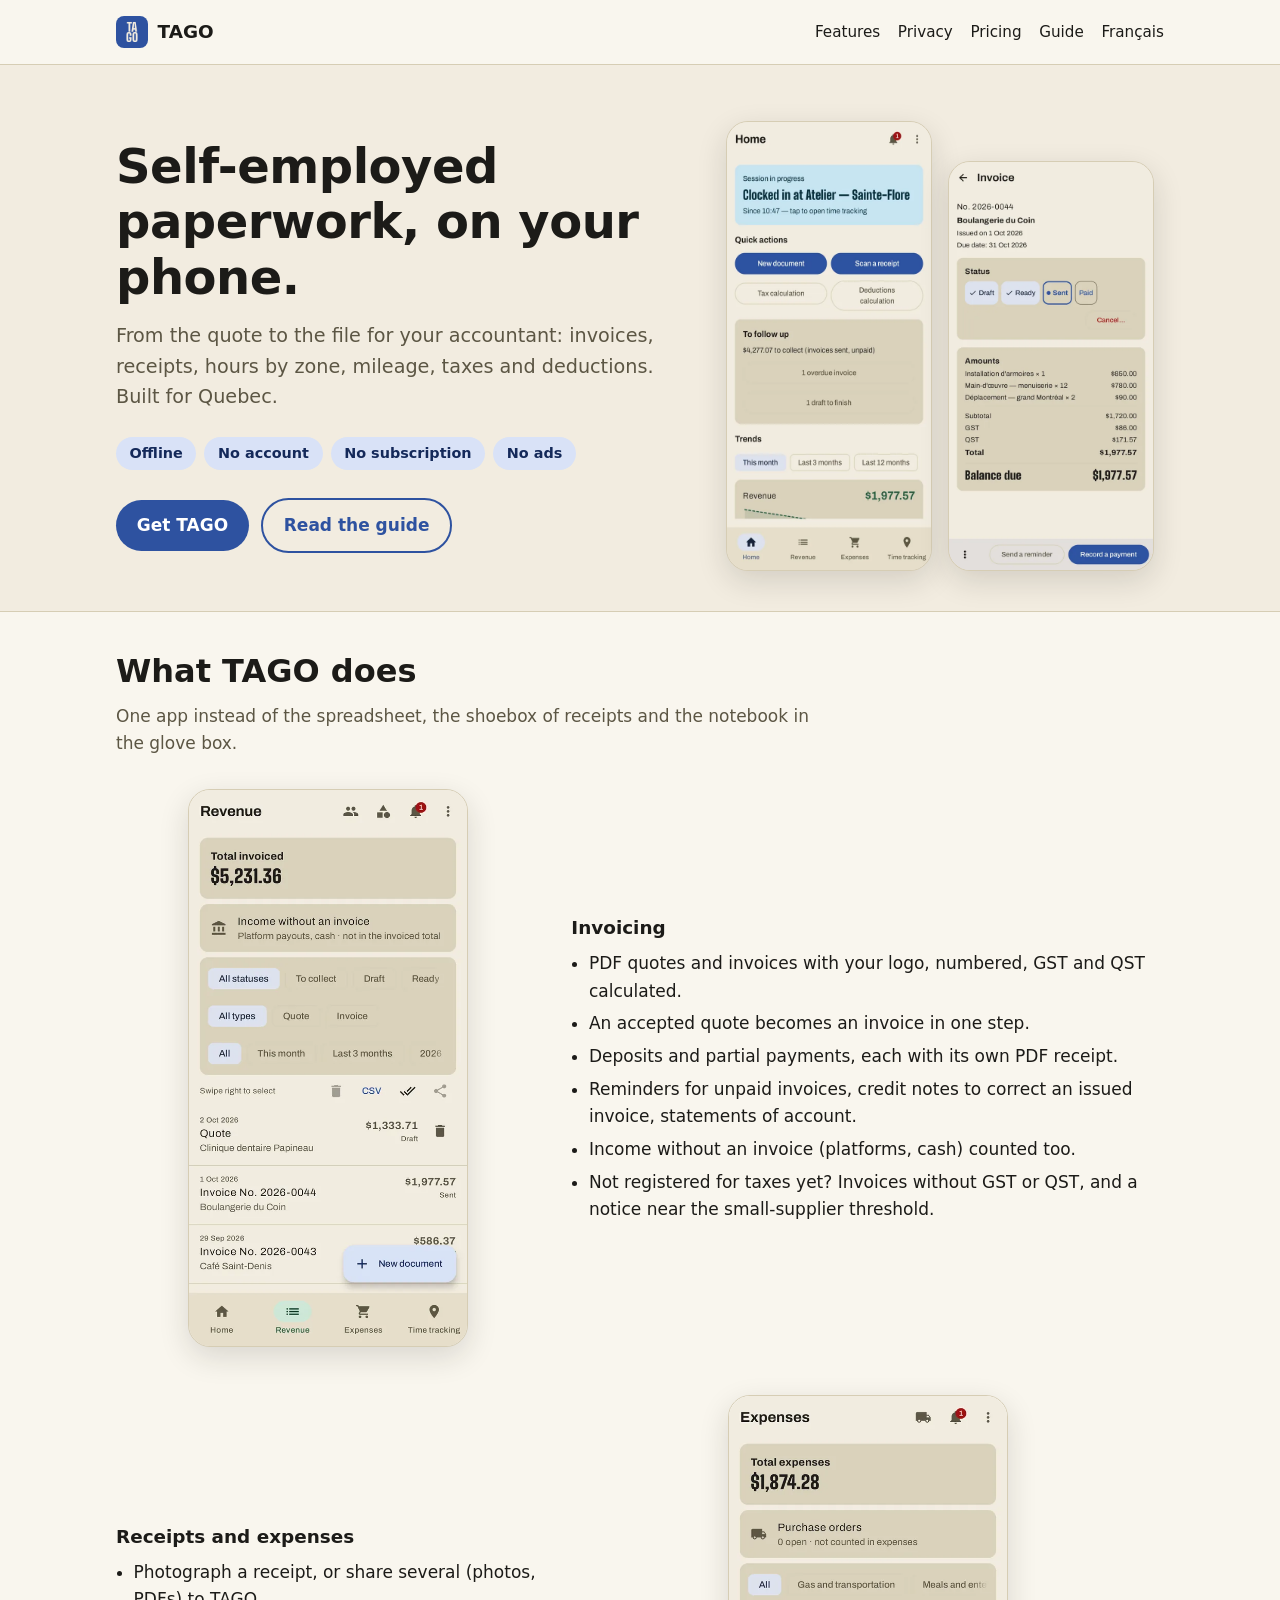
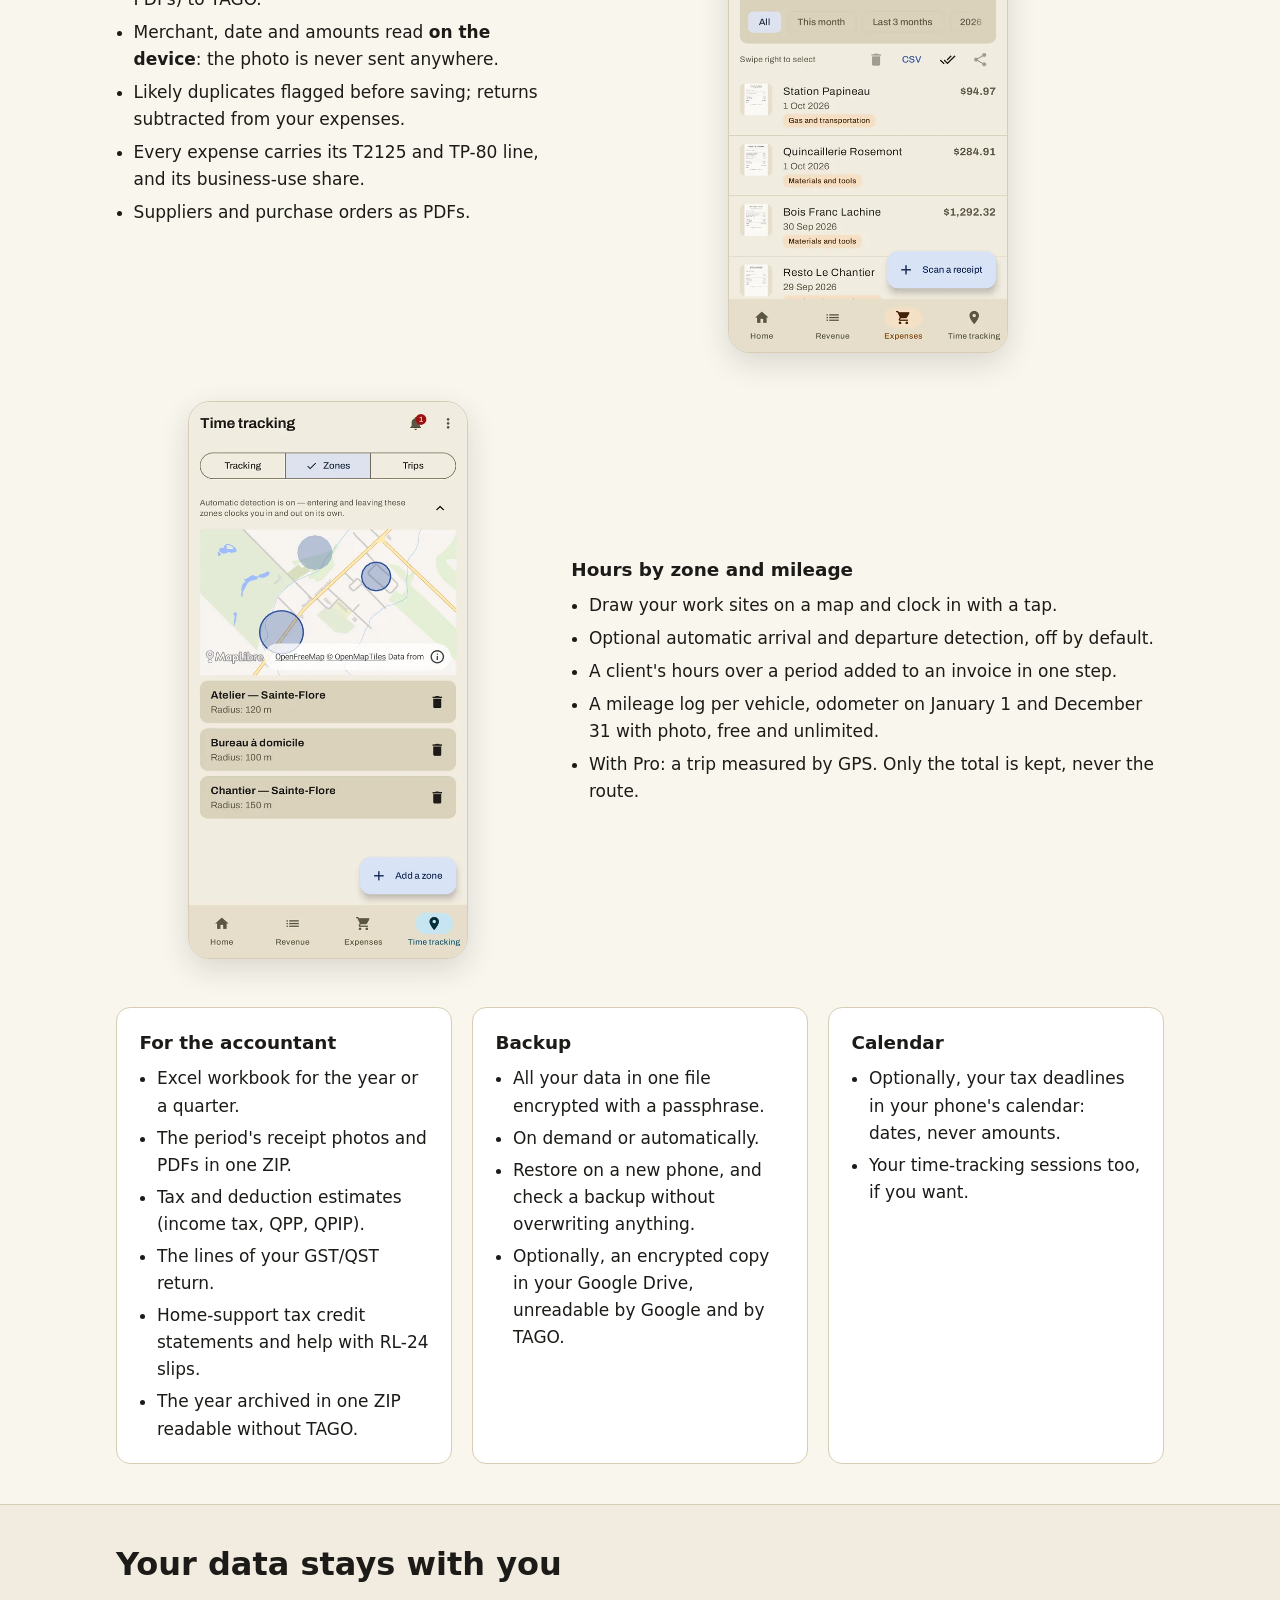
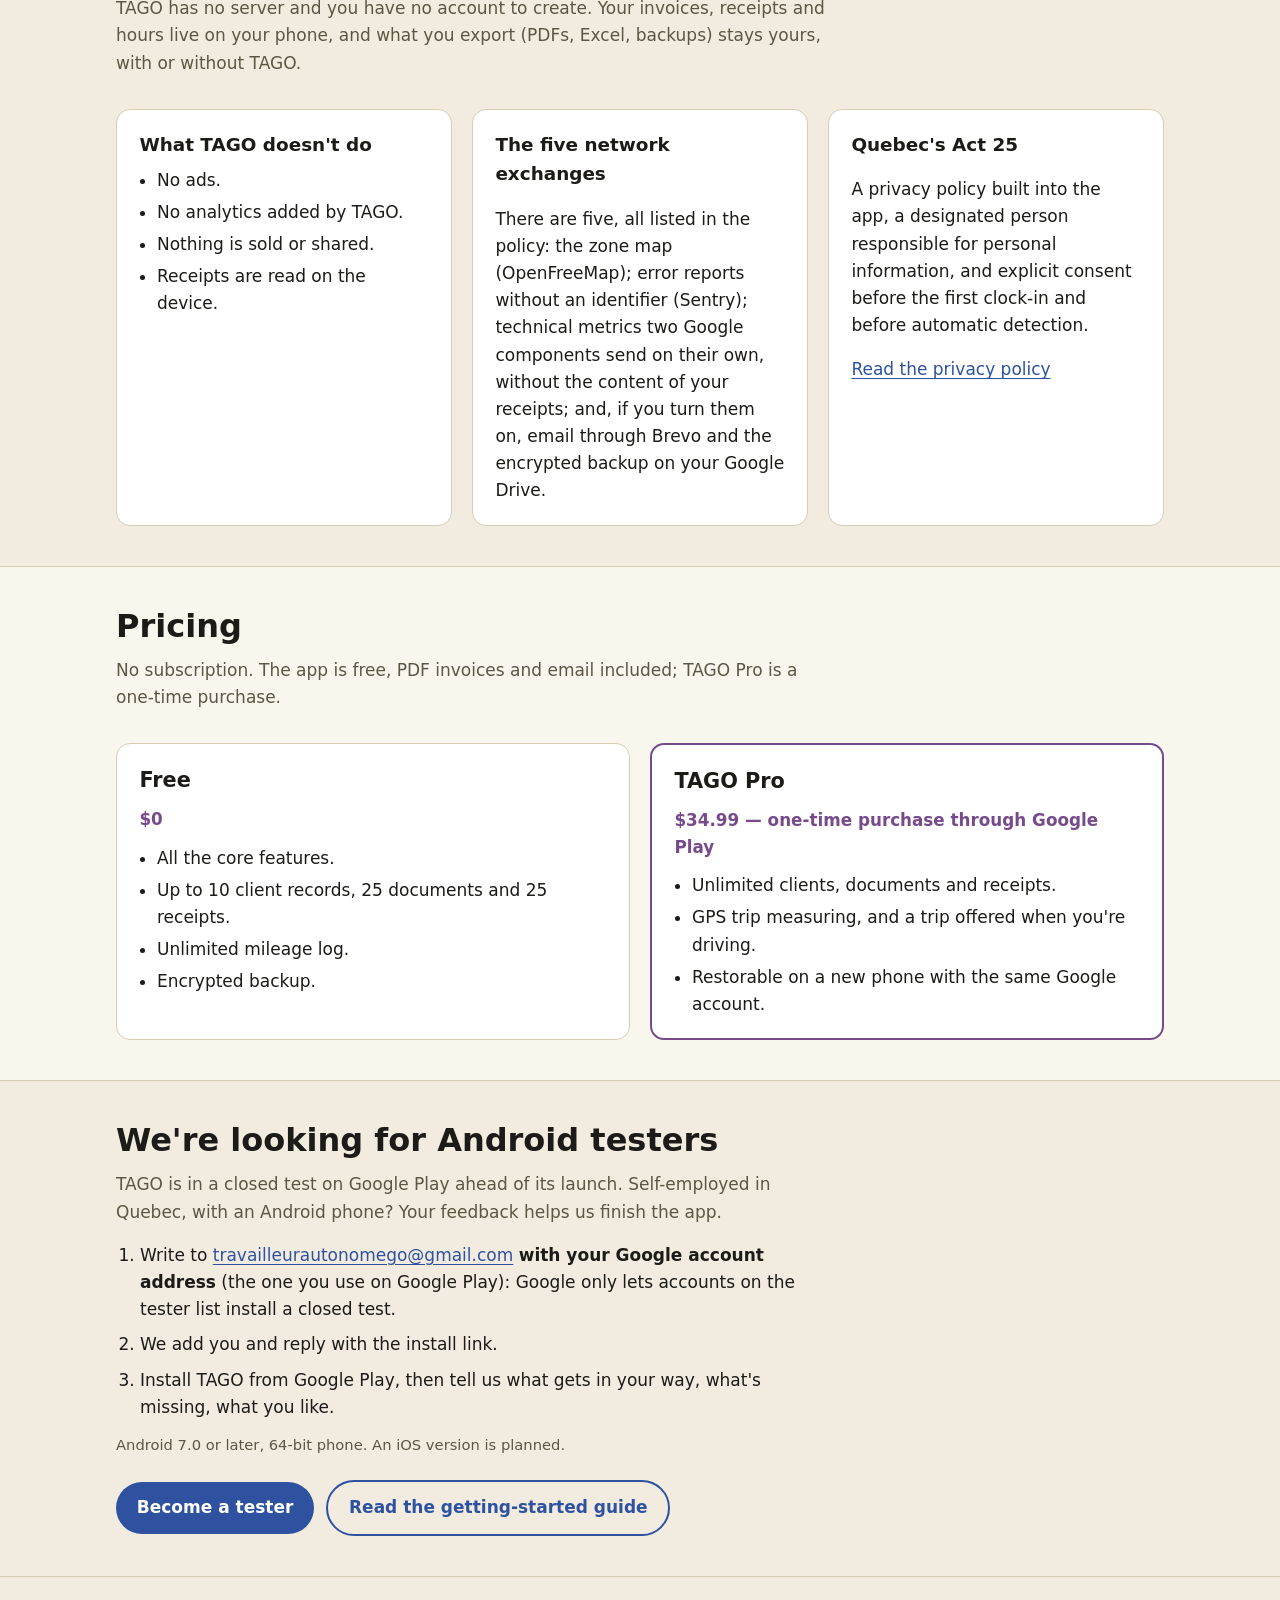
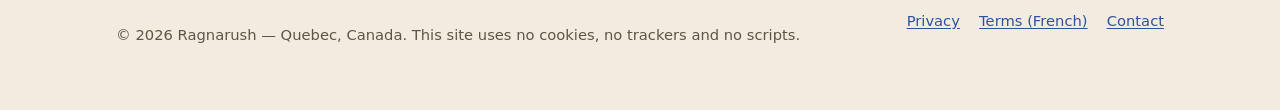
==== en/index.html @ 07435500 "Turn the Get TAGO section into a call for Android testers The closed test only installs for Google a" ====
<!doctype html>
<html lang="en-CA">
<head>
  <meta charset="utf-8">
  <meta name="viewport" content="width=device-width, initial-scale=1">
  <meta http-equiv="Content-Security-Policy" content="default-src 'none'; img-src 'self'; style-src 'self'; base-uri 'none'; form-action 'none'">
  <meta name="referrer" content="no-referrer">
  <title>TAGO — invoices, receipts, hours and km for the self-employed</title>
  <meta name="description" content="TAGO handles the paperwork of a self-employed worker in Quebec: invoices, receipts, hours by zone, mileage and the file for the accountant. Offline, no account or subscription.">
  <link rel="canonical" href="https://tagoapp.ca/en/">
  <meta property="og:type" content="website">
  <meta property="og:site_name" content="TAGO">
  <meta property="og:url" content="https://tagoapp.ca/en/">
  <meta property="og:title" content="TAGO — invoices, receipts, hours and km for the self-employed">
  <meta property="og:description" content="TAGO handles the paperwork of a self-employed worker in Quebec: invoices, receipts, hours by zone, mileage and the file for the accountant. Offline, no account or subscription.">
  <meta property="og:image" content="https://tagoapp.ca/assets/img/og-en.jpg">
  <meta property="og:image:width" content="1200">
  <meta property="og:image:height" content="630">
  <meta property="og:image:alt" content="TAGO on a phone: home screen and invoice">
  <meta property="og:locale" content="en_CA">
  <meta property="og:locale:alternate" content="fr_CA">
  <meta name="twitter:card" content="summary_large_image">
  <link rel="alternate" hreflang="fr-CA" href="https://tagoapp.ca/">
  <link rel="alternate" hreflang="en-CA" href="https://tagoapp.ca/en/">
  <link rel="icon" href="../assets/img/favicon-32.png" sizes="32x32">
  <link rel="apple-touch-icon" href="../assets/img/apple-touch-icon.png">
  <link rel="stylesheet" href="../assets/style.css">
</head>
<body>
  <a class="skip" href="#content">Skip to content</a>

  <header class="site-header">
    <div class="wrap">
      <a class="brand" href="./"><img src="../assets/img/icon-192.png" alt="" width="32" height="32">TAGO</a>
      <nav class="site-nav" aria-label="Main navigation">
        <a href="#features">Features</a>
        <a href="#privacy">Privacy</a>
        <a href="#pricing">Pricing</a>
        <a href="guide.html">Guide</a>
        <a href="../" hreflang="fr-CA" lang="fr-CA">Français</a>
      </nav>
    </div>
  </header>

  <main id="content">
    <section class="hero">
      <div class="wrap">
        <div>
          <h1>Self-employed paperwork, on your phone.</h1>
          <p class="lead">From the quote to the file for your accountant: invoices, receipts, hours by zone, mileage, taxes and deductions. Built for Quebec.</p>
          <ul class="badges">
            <li>Offline</li>
            <li>No account</li>
            <li>No subscription</li>
            <li>No ads</li>
          </ul>
          <div class="cta">
            <a class="button" href="#get">Get TAGO</a>
            <a class="button secondary" href="guide.html">Read the guide</a>
          </div>
        </div>
        <div class="hero-shots">
          <img class="phone" src="../assets/img/01-en.webp" width="540" height="1080" alt="TAGO home screen: this month's revenue, shortcuts and getting started.">
          <img class="phone" src="../assets/img/03-en.webp" width="540" height="1080" alt="An invoice in TAGO, with GST and QST calculated.">
        </div>
      </div>
    </section>

    <section id="features" class="alt">
      <div class="wrap">
        <h2>What TAGO does</h2>
        <p class="section-intro">One app instead of the spreadsheet, the shoebox of receipts and the notebook in the glove box.</p>

        <div class="feature">
          <img class="phone" src="../assets/img/02-en.webp" width="540" height="1080" alt="The revenue list: invoices and quotes with their status." loading="lazy">
          <div>
            <h3>Invoicing</h3>
            <ul>
              <li>PDF quotes and invoices with your logo, numbered, GST and QST calculated.</li>
              <li>An accepted quote becomes an invoice in one step.</li>
              <li>Deposits and partial payments, each with its own PDF receipt.</li>
              <li>Reminders for unpaid invoices, credit notes to correct an issued invoice, statements of account.</li>
              <li>Income without an invoice (platforms, cash) counted too.</li>
              <li>Not registered for taxes yet? Invoices without GST or QST, and a notice near the small-supplier threshold.</li>
            </ul>
          </div>
        </div>

        <div class="feature reverse">
          <img class="phone" src="../assets/img/04-en.webp" width="540" height="1080" alt="The expense list, each with its receipt." loading="lazy">
          <div>
            <h3>Receipts and expenses</h3>
            <ul>
              <li>Photograph a receipt, or share several (photos, PDFs) to TAGO.</li>
              <li>Merchant, date and amounts read <strong>on the device</strong>: the photo is never sent anywhere.</li>
              <li>Likely duplicates flagged before saving; returns subtracted from your expenses.</li>
              <li>Every expense carries its T2125 and TP-80 line, and its business-use share.</li>
              <li>Suppliers and purchase orders as PDFs.</li>
            </ul>
          </div>
        </div>

        <div class="feature">
          <img class="phone" src="../assets/img/06-en.webp" width="540" height="1080" alt="The Zones screen: a work site drawn on the map." loading="lazy">
          <div>
            <h3>Hours by zone and mileage</h3>
            <ul>
              <li>Draw your work sites on a map and clock in with a tap.</li>
              <li>Optional automatic arrival and departure detection, off by default.</li>
              <li>A client's hours over a period added to an invoice in one step.</li>
              <li>A mileage log per vehicle, odometer on January 1 and December 31 with photo, free and unlimited.</li>
              <li>With Pro: a trip measured by GPS. Only the total is kept, never the route.</li>
            </ul>
          </div>
        </div>

        <div class="grid">
          <div class="card">
            <h3>For the accountant</h3>
            <ul>
              <li>Excel workbook for the year or a quarter.</li>
              <li>The period's receipt photos and PDFs in one ZIP.</li>
              <li>Tax and deduction estimates (income tax, QPP, QPIP).</li>
              <li>The lines of your GST/QST return.</li>
              <li>Home-support tax credit statements and help with RL-24 slips.</li>
              <li>The year archived in one ZIP readable without TAGO.</li>
            </ul>
          </div>
          <div class="card">
            <h3>Backup</h3>
            <ul>
              <li>All your data in one file encrypted with a passphrase.</li>
              <li>On demand or automatically.</li>
              <li>Restore on a new phone, and check a backup without overwriting anything.</li>
              <li>Optionally, an encrypted copy in your Google Drive, unreadable by Google and by TAGO.</li>
            </ul>
          </div>
          <div class="card">
            <h3>Calendar</h3>
            <ul>
              <li>Optionally, your tax deadlines in your phone's calendar: dates, never amounts.</li>
              <li>Your time-tracking sessions too, if you want.</li>
            </ul>
          </div>
        </div>
      </div>
    </section>

    <section id="privacy">
      <div class="wrap">
        <h2>Your data stays with you</h2>
        <p class="section-intro">TAGO has no server and you have no account to create. Your invoices, receipts and hours live on your phone, and what you export (PDFs, Excel, backups) stays yours, with or without TAGO.</p>
        <div class="grid">
          <div class="card">
            <h3>What TAGO doesn't do</h3>
            <ul>
              <li>No ads.</li>
              <li>No analytics added by TAGO.</li>
              <li>Nothing is sold or shared.</li>
              <li>Receipts are read on the device.</li>
            </ul>
          </div>
          <div class="card">
            <h3>The five network exchanges</h3>
            <p>There are five, all listed in the policy: the zone map (OpenFreeMap); error reports without an identifier (Sentry); technical metrics two Google components send on their own, without the content of your receipts; and, if you turn them on, email through Brevo and the encrypted backup on your Google Drive.</p>
          </div>
          <div class="card">
            <h3>Quebec's Act 25</h3>
            <p>A privacy policy built into the app, a designated person responsible for personal information, and explicit consent before the first clock-in and before automatic detection.</p>
            <p><a href="https://ragnarush.github.io/legal/tago/privacy-en.html">Read the privacy policy</a></p>
          </div>
        </div>
      </div>
    </section>

    <section id="pricing" class="alt">
      <div class="wrap">
        <h2>Pricing</h2>
        <p class="section-intro">No subscription. The app is free, PDF invoices and email included; TAGO Pro is a one-time purchase.</p>
        <div class="pricing">
          <div class="card">
            <h3>Free</h3>
            <p class="price">$0</p>
            <ul>
              <li>All the core features.</li>
              <li>Up to 10 client records, 25 documents and 25 receipts.</li>
              <li>Unlimited mileage log.</li>
              <li>Encrypted backup.</li>
            </ul>
          </div>
          <div class="card pro">
            <h3>TAGO Pro</h3>
            <p class="price">$34.99 — one-time purchase through Google Play</p>
            <ul>
              <li>Unlimited clients, documents and receipts.</li>
              <li>GPS trip measuring, and a trip offered when you're driving.</li>
              <li>Restorable on a new phone with the same Google account.</li>
            </ul>
          </div>
        </div>
      </div>
    </section>

    <section id="get">
      <div class="wrap">
        <h2>We're looking for Android testers</h2>
        <p class="section-intro">TAGO is in a closed test on Google Play ahead of its launch. Self-employed in Quebec, with an Android phone? Your feedback helps us finish the app.</p>
        <ol class="steps">
          <li>Write to <a href="mailto:travailleurautonomego@gmail.com?subject=TAGO%20tester">travailleurautonomego@gmail.com</a> <strong>with your Google account address</strong> (the one you use on Google Play): Google only lets accounts on the tester list install a closed test.</li>
          <li>We add you and reply with the install link.</li>
          <li>Install TAGO from Google Play, then tell us what gets in your way, what's missing, what you like.</li>
        </ol>
        <p class="note">Android 7.0 or later, 64-bit phone. An iOS version is planned.</p>
        <div class="cta">
          <a class="button" href="mailto:travailleurautonomego@gmail.com?subject=TAGO%20tester">Become a tester</a>
          <a class="button secondary" href="guide.html">Read the getting-started guide</a>
        </div>
      </div>
    </section>
  </main>

  <footer class="site-footer">
    <div class="wrap">
      <p>© 2026 Ragnarush — Quebec, Canada. This site uses no cookies, no trackers and no scripts.</p>
      <ul>
        <li><a href="https://ragnarush.github.io/legal/tago/privacy-en.html">Privacy</a></li>
        <li><a href="https://ragnarush.github.io/legal/tago/terms.html" hreflang="fr-CA">Terms (French)</a></li>
        <li><a href="mailto:travailleurautonomego@gmail.com">Contact</a></li>
      </ul>
    </div>
  </footer>
</body>
</html>
---- assets/style.css ----
/* TAGO site — plain CSS, no external fonts or scripts (privacy: no third-party requests). */

:root {
  color-scheme: light dark;
  --paper: #f2ece0;
  --surface: #f9f6ee;
  --card: #ffffff;
  --ink: #1c1b18;
  --muted: #5c5644;
  --line: #d6cdb4;
  --accent: #2e52a0;
  --on-accent: #ffffff;
  --accent-soft: #d9e2f7;
  --on-accent-soft: #14295a;
  --plum: #774b8b;
  --radius: 14px;
  --gutter: 16px;
  --max: 1080px;
}

@media (prefers-color-scheme: dark) {
  :root {
    --paper: #1c1b18;
    --surface: #23211d;
    --card: #2a2823;
    --ink: #ece6d8;
    --muted: #b8b09c;
    --line: #403c33;
    --accent: #a9c1f0;
    --on-accent: #14295a;
    --accent-soft: #2b3a5c;
    --on-accent-soft: #d9e2f7;
    --plum: #d6b8e3;
  }
}

* { box-sizing: border-box; }

html { -webkit-text-size-adjust: 100%; scroll-behavior: smooth; }

body {
  margin: 0;
  background: var(--paper);
  color: var(--ink);
  font-family: system-ui, -apple-system, "Segoe UI", Roboto, "Helvetica Neue", Arial, sans-serif;
  font-size: 1.0625rem;
  line-height: 1.6;
}

img { max-width: 100%; height: auto; display: block; }

a { color: var(--accent); text-underline-offset: 0.15em; }
a:hover { text-decoration-thickness: 2px; }

:focus-visible { outline: 3px solid var(--accent); outline-offset: 2px; border-radius: 4px; }

.wrap { max-width: var(--max); margin: 0 auto; padding: 0 var(--gutter); }

.skip {
  position: absolute; left: -999px; top: 0;
  background: var(--accent); color: var(--on-accent); padding: 0.5rem 1rem;
}
.skip:focus { left: var(--gutter); z-index: 10; }

/* --- Header --- */

.site-header {
  border-bottom: 1px solid var(--line);
  background: var(--surface);
}
.site-header .wrap {
  display: flex; align-items: center; justify-content: space-between;
  gap: 1rem; min-height: 64px; flex-wrap: wrap;
}
.brand {
  display: flex; align-items: center; gap: 0.6rem;
  color: var(--ink); text-decoration: none; font-weight: 700; font-size: 1.15rem;
}
.brand img { width: 32px; height: 32px; border-radius: 8px; }
.site-nav { display: flex; gap: 1.1rem; flex-wrap: wrap; font-size: 0.95rem; }
.site-nav a { color: var(--ink); text-decoration: none; padding: 0.4rem 0; }
.site-nav a:hover, .site-nav a[aria-current="page"] { color: var(--accent); text-decoration: underline; }

/* --- Hero --- */

.hero { padding: 3.5rem 0 2.5rem; }
.hero .wrap {
  display: grid; gap: 2.5rem; align-items: center;
  grid-template-columns: minmax(0, 1.25fr) minmax(0, 1fr);
}
.hero h1 { font-size: clamp(2rem, 5vw, 3rem); line-height: 1.15; margin: 0 0 1rem; letter-spacing: -0.01em; }
.hero .lead { font-size: 1.2rem; color: var(--muted); margin: 0 0 1.5rem; max-width: 36em; }
.badges { display: flex; flex-wrap: wrap; gap: 0.5rem; margin: 0 0 1.75rem; padding: 0; list-style: none; }
.badges li {
  background: var(--accent-soft); color: var(--on-accent-soft);
  border-radius: 999px; padding: 0.3rem 0.85rem; font-size: 0.9rem; font-weight: 600;
}
.hero-shots { display: flex; justify-content: center; gap: 1rem; }
.hero-shots img { width: min(46%, 240px); }
.hero-shots img:nth-child(2) { margin-top: 2.5rem; }

.phone {
  border-radius: 22px;
  border: 1px solid var(--line);
  box-shadow: 0 10px 30px rgba(28, 27, 24, 0.14);
  background: var(--card);
}

.cta { display: flex; flex-wrap: wrap; gap: 0.75rem; align-items: center; }
.button {
  display: inline-block; background: var(--accent); color: var(--on-accent);
  text-decoration: none; font-weight: 700; padding: 0.75rem 1.3rem; border-radius: 999px;
}
.button:hover { text-decoration: none; filter: brightness(1.08); }
.button.secondary { background: transparent; color: var(--accent); border: 2px solid var(--accent); }
.note { color: var(--muted); font-size: 0.92rem; margin: 0.75rem 0 0; }

/* --- Sections --- */

section { padding: 2.5rem 0; }
section.alt { background: var(--surface); border-top: 1px solid var(--line); border-bottom: 1px solid var(--line); }
h2 { font-size: clamp(1.5rem, 3.5vw, 2rem); line-height: 1.2; margin: 0 0 0.75rem; }
h3 { font-size: 1.15rem; margin: 0 0 0.5rem; }
.section-intro { color: var(--muted); max-width: 42em; margin: 0 0 2rem; }
.steps { max-width: 42em; margin: -1rem 0 0; padding-left: 1.5rem; }
.steps li + li { margin-top: 0.5rem; }
#obtenir .note, #get .note { margin-bottom: 1.5rem; }

.grid { display: grid; gap: 1.25rem; grid-template-columns: repeat(auto-fit, minmax(260px, 1fr)); }
.card {
  background: var(--card); border: 1px solid var(--line); border-radius: var(--radius);
  padding: 1.25rem 1.4rem;
}
.card ul { margin: 0; padding-left: 1.1rem; }
.card li + li { margin-top: 0.3rem; }
.card p:last-child { margin-bottom: 0; }

.feature {
  display: grid; gap: 2rem; align-items: center;
  grid-template-columns: minmax(0, 1fr) minmax(0, 1.4fr);
  margin-bottom: 3rem;
}
.feature:last-child { margin-bottom: 0; }
.feature img { width: min(100%, 280px); margin: 0 auto; }
.feature.reverse > :first-child { order: 2; }
.feature ul { padding-left: 1.1rem; margin: 0; }
.feature li + li { margin-top: 0.35rem; }

.pricing { display: grid; gap: 1.25rem; grid-template-columns: repeat(auto-fit, minmax(260px, 1fr)); }
.pricing .card h3 { font-size: 1.3rem; }
.pricing .card.pro { border: 2px solid var(--plum); }
.price { font-size: 1.05rem; font-weight: 700; color: var(--plum); margin: 0 0 0.75rem; }

table { width: 100%; border-collapse: collapse; font-size: 0.95rem; }
th, td { text-align: left; padding: 0.6rem 0.7rem; border-bottom: 1px solid var(--line); vertical-align: top; }
th { font-weight: 700; }
.table-scroll { overflow-x: auto; }

/* --- Guide --- */

.guide { display: grid; gap: 2.5rem; grid-template-columns: 240px minmax(0, 1fr); padding: 2.5rem var(--gutter) 3rem; }
.toc { position: sticky; top: 1rem; align-self: start; font-size: 0.95rem; }
.toc h2 { font-size: 1rem; text-transform: uppercase; letter-spacing: 0.05em; color: var(--muted); }
.toc ol { margin: 0; padding-left: 1.8rem; }
.toc li + li { margin-top: 0.35rem; }
.guide article > section { padding: 0 0 2.5rem; scroll-margin-top: 1rem; }
.guide article h1 { font-size: clamp(1.8rem, 4vw, 2.4rem); margin: 0 0 0.5rem; }
.guide article h3 { margin-top: 1.5rem; scroll-margin-top: 1rem; }
.path {
  display: inline-block; font-size: 0.92rem; background: var(--accent-soft); color: var(--on-accent-soft);
  border-radius: 6px; padding: 0.05rem 0.5rem; font-weight: 600;
}
.tip {
  border-left: 4px solid var(--plum); background: var(--card); border-radius: 0 var(--radius) var(--radius) 0;
  padding: 0.9rem 1.2rem; margin: 1rem 0;
}
.tip p { margin: 0; }

details { background: var(--card); border: 1px solid var(--line); border-radius: var(--radius); margin: 0 0 0.75rem; }
summary { cursor: pointer; padding: 0.9rem 1.2rem; font-weight: 600; }
details > div { padding: 0 1.2rem 1rem; }
details > div p:first-child { margin-top: 0; }
details > div p:last-child { margin-bottom: 0; }

/* --- Footer --- */

.site-footer { border-top: 1px solid var(--line); padding: 2rem 0 3rem; color: var(--muted); font-size: 0.92rem; }
.site-footer .wrap { display: flex; flex-wrap: wrap; justify-content: space-between; gap: 1rem; }
.site-footer ul { list-style: none; margin: 0; padding: 0; display: flex; flex-wrap: wrap; gap: 0.5rem 1.2rem; }

/* --- Small screens --- */

@media (max-width: 760px) {
  .hero { padding-top: 2rem; }
  .hero .wrap, .feature, .guide { grid-template-columns: minmax(0, 1fr); }
  .feature.reverse > :first-child { order: 0; }
  .feature img { width: min(70%, 240px); }
  .toc { position: static; }
  .site-nav { gap: 0.9rem; }
}

@media (prefers-reduced-motion: reduce) {
  html { scroll-behavior: auto; }
}

/* --- Standalone pages (root index, 404) --- */

.page { padding-top: 3rem; padding-bottom: 3rem; }
.page .card h2 { font-size: 1.3rem; }
.footer-note { margin-top: 2rem; }
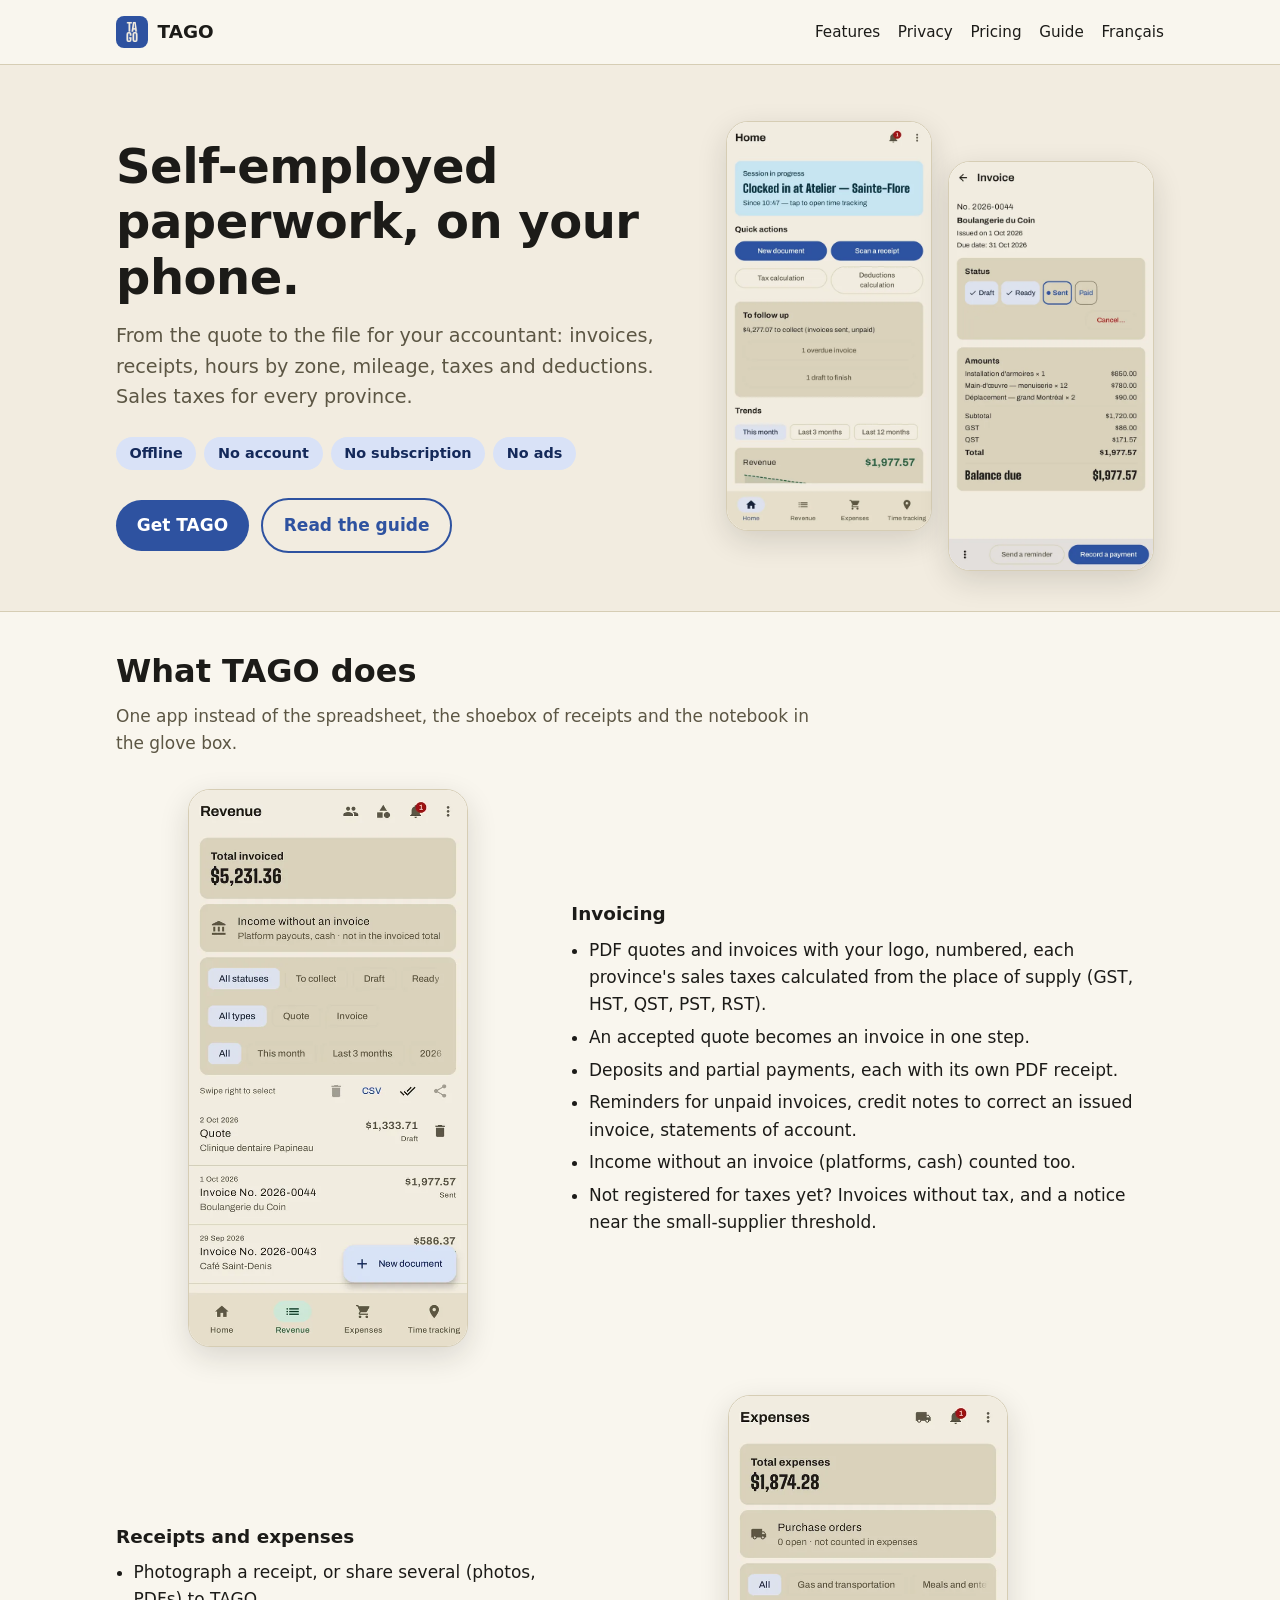
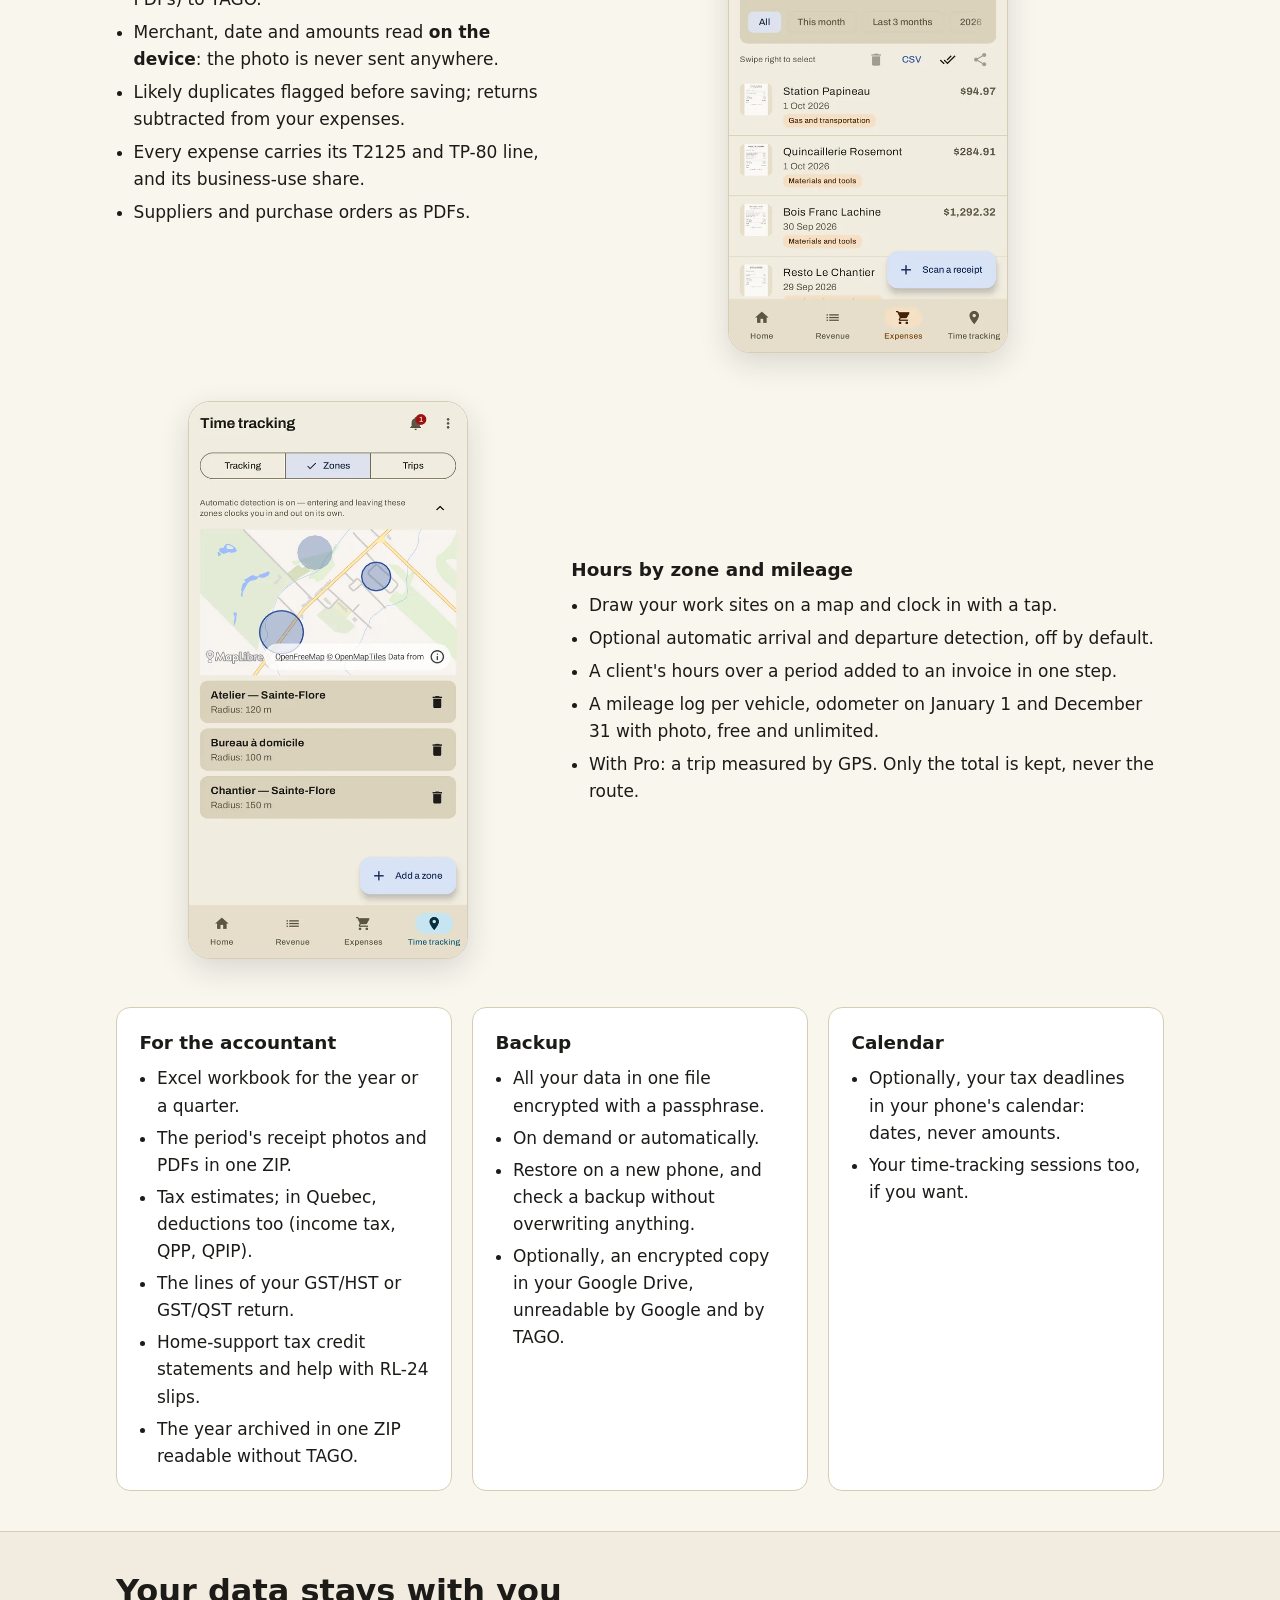
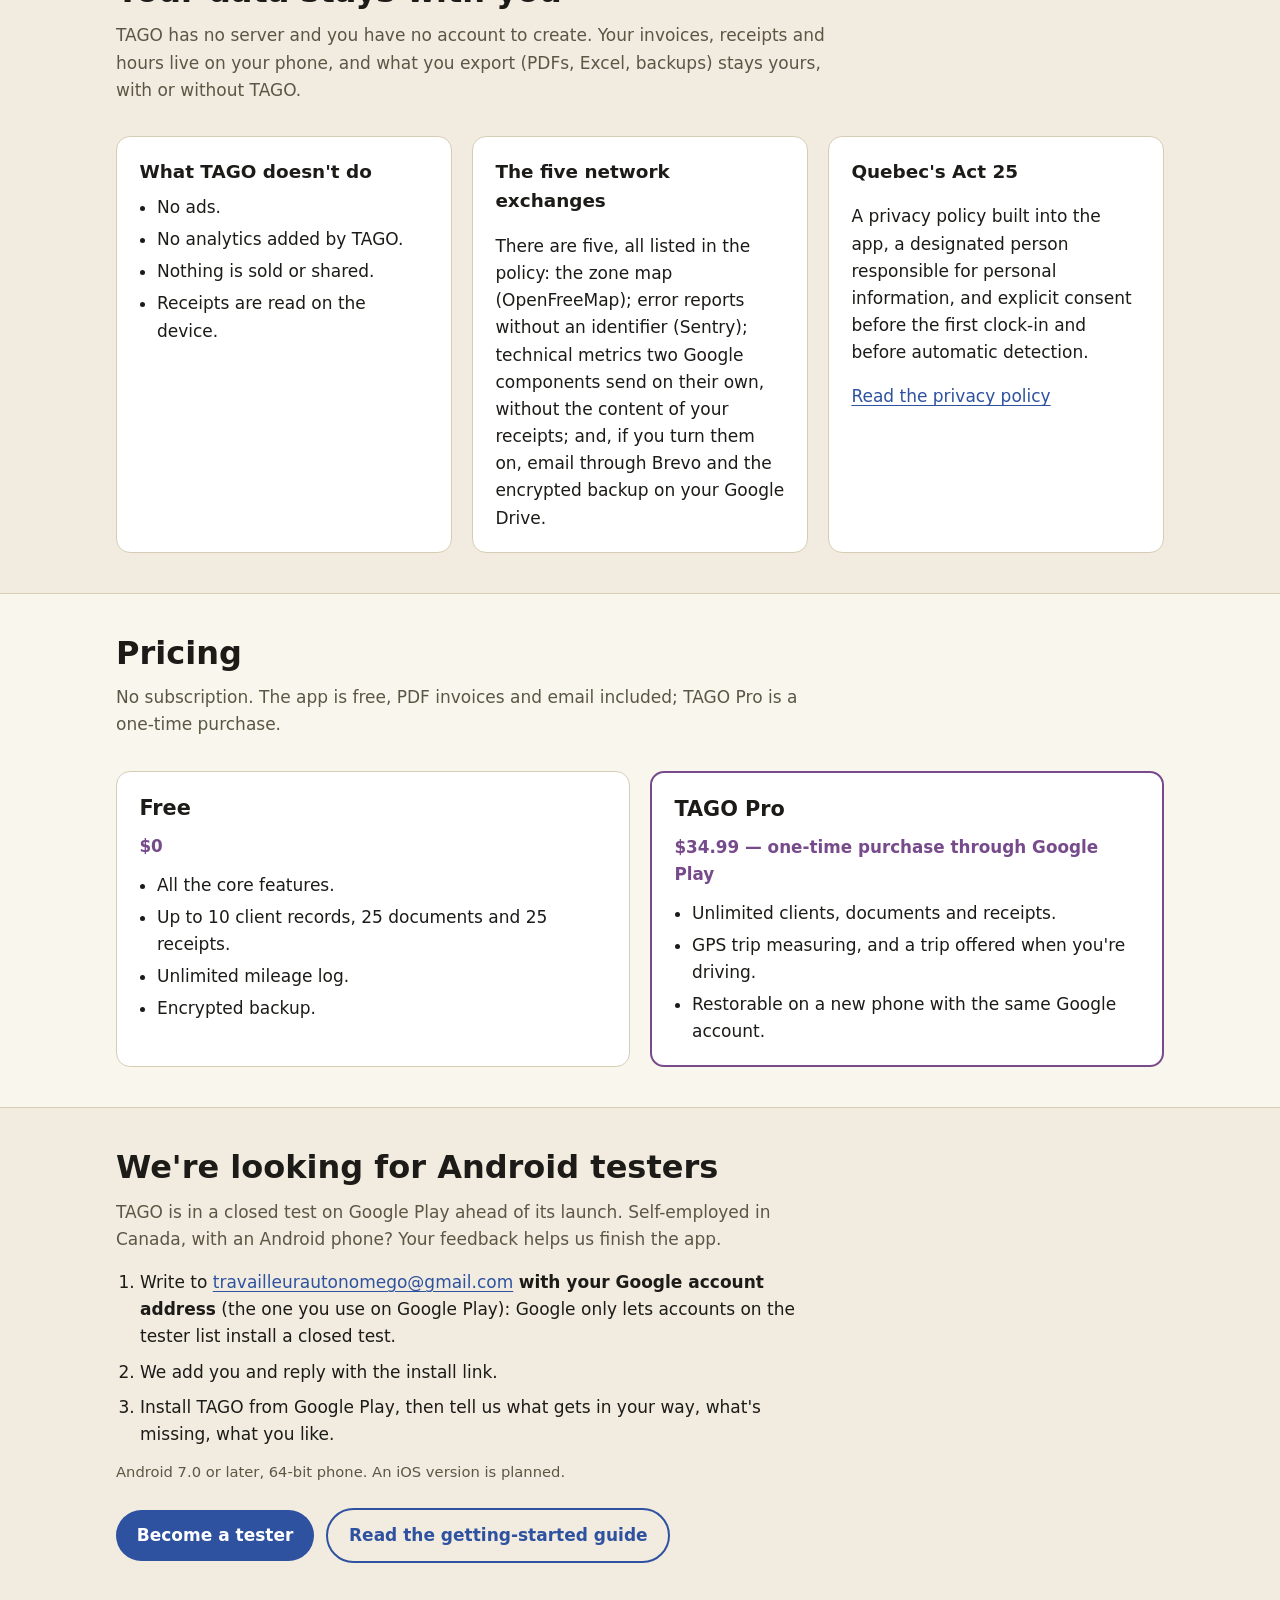
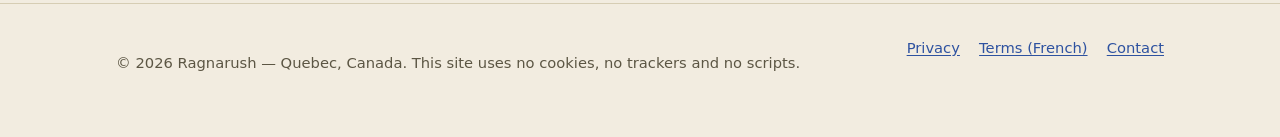
==== commit df4df6b3: "Canada-wide wording for TAGO 1.34 (sales taxes by province) TAGO 1.34.0 calculates every province's " ====
--- a/en/index.html
+++ b/en/index.html
@@ -6,13 +6,13 @@
   <meta http-equiv="Content-Security-Policy" content="default-src 'none'; img-src 'self'; style-src 'self'; base-uri 'none'; form-action 'none'">
   <meta name="referrer" content="no-referrer">
   <title>TAGO — invoices, receipts, hours and km for the self-employed</title>
-  <meta name="description" content="TAGO handles the paperwork of a self-employed worker in Quebec: invoices, receipts, hours by zone, mileage and the file for the accountant. Offline, no account or subscription.">
+  <meta name="description" content="TAGO handles the paperwork of a self-employed worker in Canada: invoices, receipts, hours by zone, mileage and the file for the accountant. Offline, no account or subscription.">
   <link rel="canonical" href="https://tagoapp.ca/en/">
   <meta property="og:type" content="website">
   <meta property="og:site_name" content="TAGO">
   <meta property="og:url" content="https://tagoapp.ca/en/">
   <meta property="og:title" content="TAGO — invoices, receipts, hours and km for the self-employed">
-  <meta property="og:description" content="TAGO handles the paperwork of a self-employed worker in Quebec: invoices, receipts, hours by zone, mileage and the file for the accountant. Offline, no account or subscription.">
+  <meta property="og:description" content="TAGO handles the paperwork of a self-employed worker in Canada: invoices, receipts, hours by zone, mileage and the file for the accountant. Offline, no account or subscription.">
   <meta property="og:image" content="https://tagoapp.ca/assets/img/og-en.jpg">
   <meta property="og:image:width" content="1200">
   <meta property="og:image:height" content="630">
@@ -47,7 +47,7 @@
       <div class="wrap">
         <div>
           <h1>Self-employed paperwork, on your phone.</h1>
-          <p class="lead">From the quote to the file for your accountant: invoices, receipts, hours by zone, mileage, taxes and deductions. Built for Quebec.</p>
+          <p class="lead">From the quote to the file for your accountant: invoices, receipts, hours by zone, mileage, taxes and deductions. Sales taxes for every province.</p>
           <ul class="badges">
             <li>Offline</li>
             <li>No account</li>
@@ -76,12 +76,12 @@
           <div>
             <h3>Invoicing</h3>
             <ul>
-              <li>PDF quotes and invoices with your logo, numbered, GST and QST calculated.</li>
+              <li>PDF quotes and invoices with your logo, numbered, each province's sales taxes calculated from the place of supply (GST, HST, QST, PST, RST).</li>
               <li>An accepted quote becomes an invoice in one step.</li>
               <li>Deposits and partial payments, each with its own PDF receipt.</li>
               <li>Reminders for unpaid invoices, credit notes to correct an issued invoice, statements of account.</li>
               <li>Income without an invoice (platforms, cash) counted too.</li>
-              <li>Not registered for taxes yet? Invoices without GST or QST, and a notice near the small-supplier threshold.</li>
+              <li>Not registered for taxes yet? Invoices without tax, and a notice near the small-supplier threshold.</li>
             </ul>
           </div>
         </div>
@@ -120,8 +120,8 @@
             <ul>
               <li>Excel workbook for the year or a quarter.</li>
               <li>The period's receipt photos and PDFs in one ZIP.</li>
-              <li>Tax and deduction estimates (income tax, QPP, QPIP).</li>
-              <li>The lines of your GST/QST return.</li>
+              <li>Tax estimates; in Quebec, deductions too (income tax, QPP, QPIP).</li>
+              <li>The lines of your GST/HST or GST/QST return.</li>
               <li>Home-support tax credit statements and help with RL-24 slips.</li>
               <li>The year archived in one ZIP readable without TAGO.</li>
             </ul>
@@ -204,7 +204,7 @@
     <section id="get">
       <div class="wrap">
         <h2>We're looking for Android testers</h2>
-        <p class="section-intro">TAGO is in a closed test on Google Play ahead of its launch. Self-employed in Quebec, with an Android phone? Your feedback helps us finish the app.</p>
+        <p class="section-intro">TAGO is in a closed test on Google Play ahead of its launch. Self-employed in Canada, with an Android phone? Your feedback helps us finish the app.</p>
         <ol class="steps">
           <li>Write to <a href="mailto:travailleurautonomego@gmail.com?subject=TAGO%20tester">travailleurautonomego@gmail.com</a> <strong>with your Google account address</strong> (the one you use on Google Play): Google only lets accounts on the tester list install a closed test.</li>
           <li>We add you and reply with the install link.</li>
--- a/assets/style.css
+++ b/assets/style.css
@@ -95,7 +95,7 @@
   background: var(--accent-soft); color: var(--on-accent-soft);
   border-radius: 999px; padding: 0.3rem 0.85rem; font-size: 0.9rem; font-weight: 600;
 }
-.hero-shots { display: flex; justify-content: center; gap: 1rem; }
+.hero-shots { display: flex; justify-content: center; align-items: flex-start; gap: 1rem; }
 .hero-shots img { width: min(46%, 240px); }
 .hero-shots img:nth-child(2) { margin-top: 2.5rem; }
 
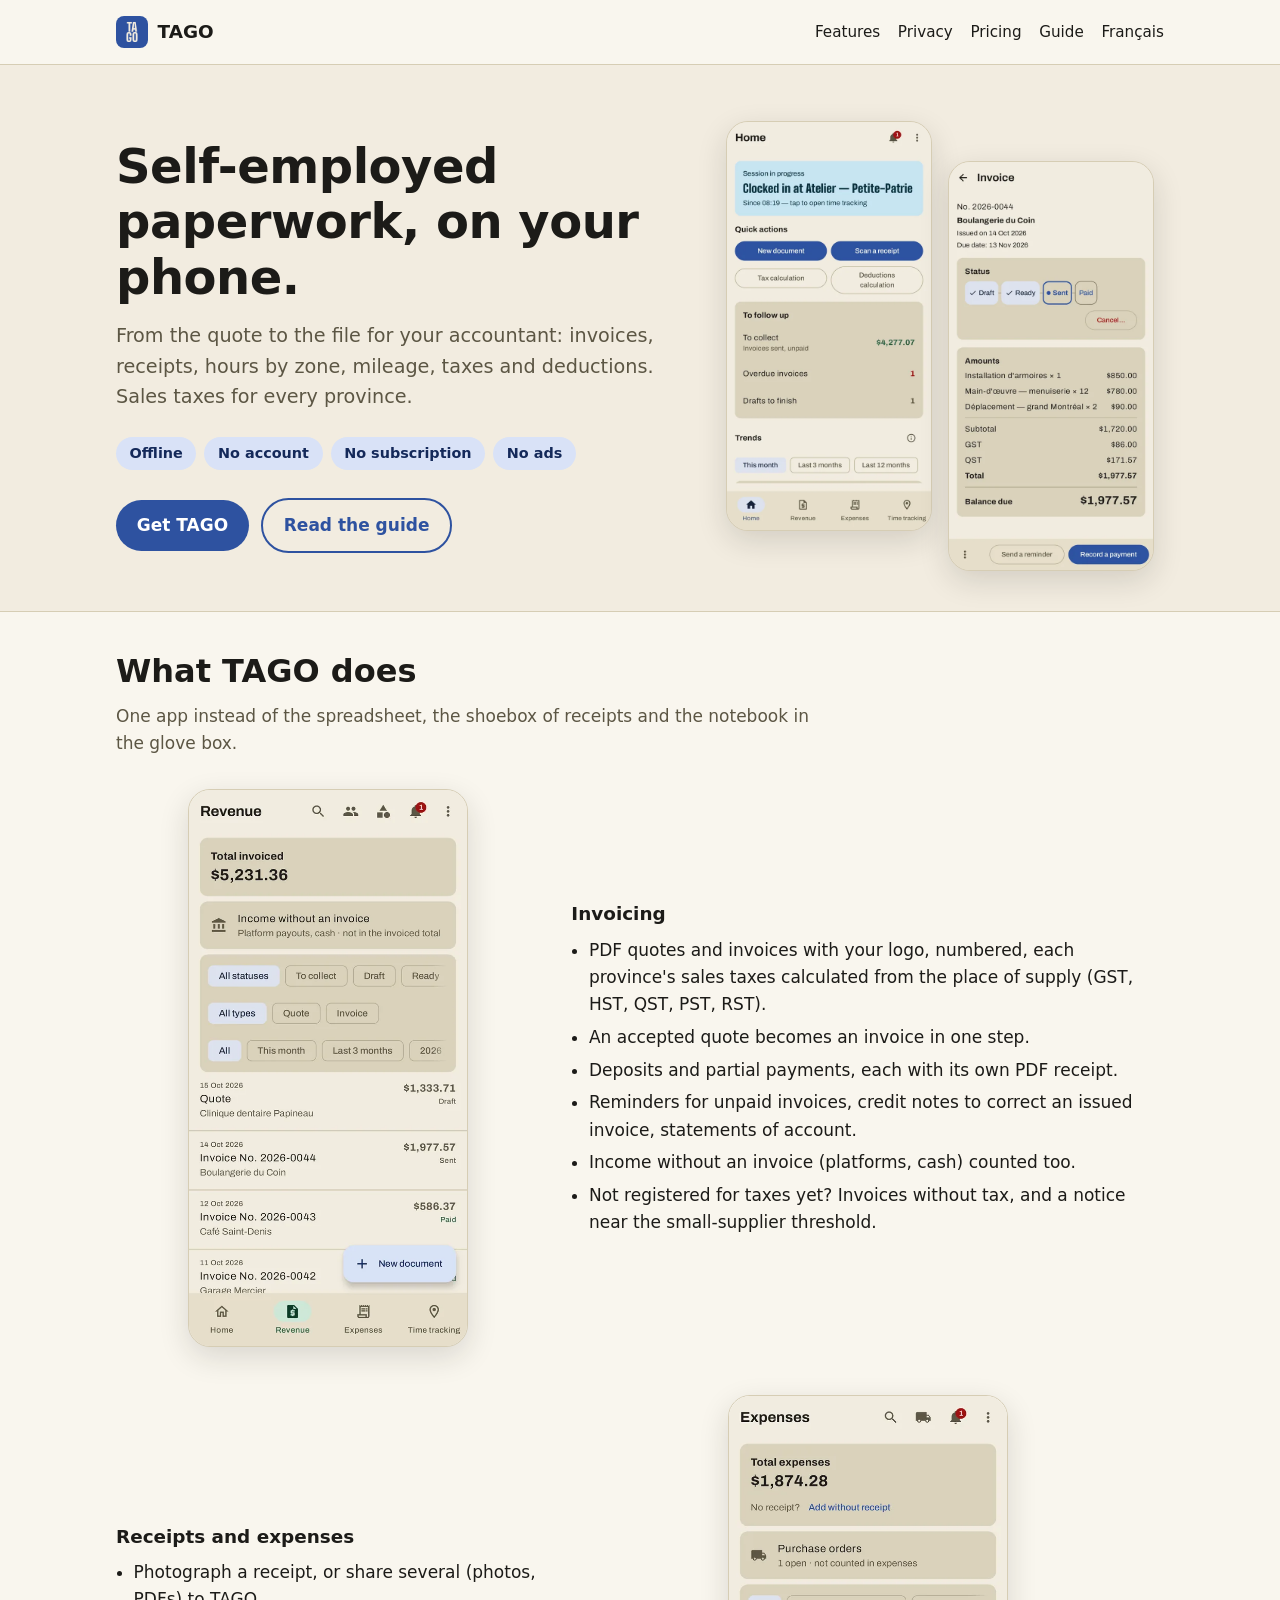
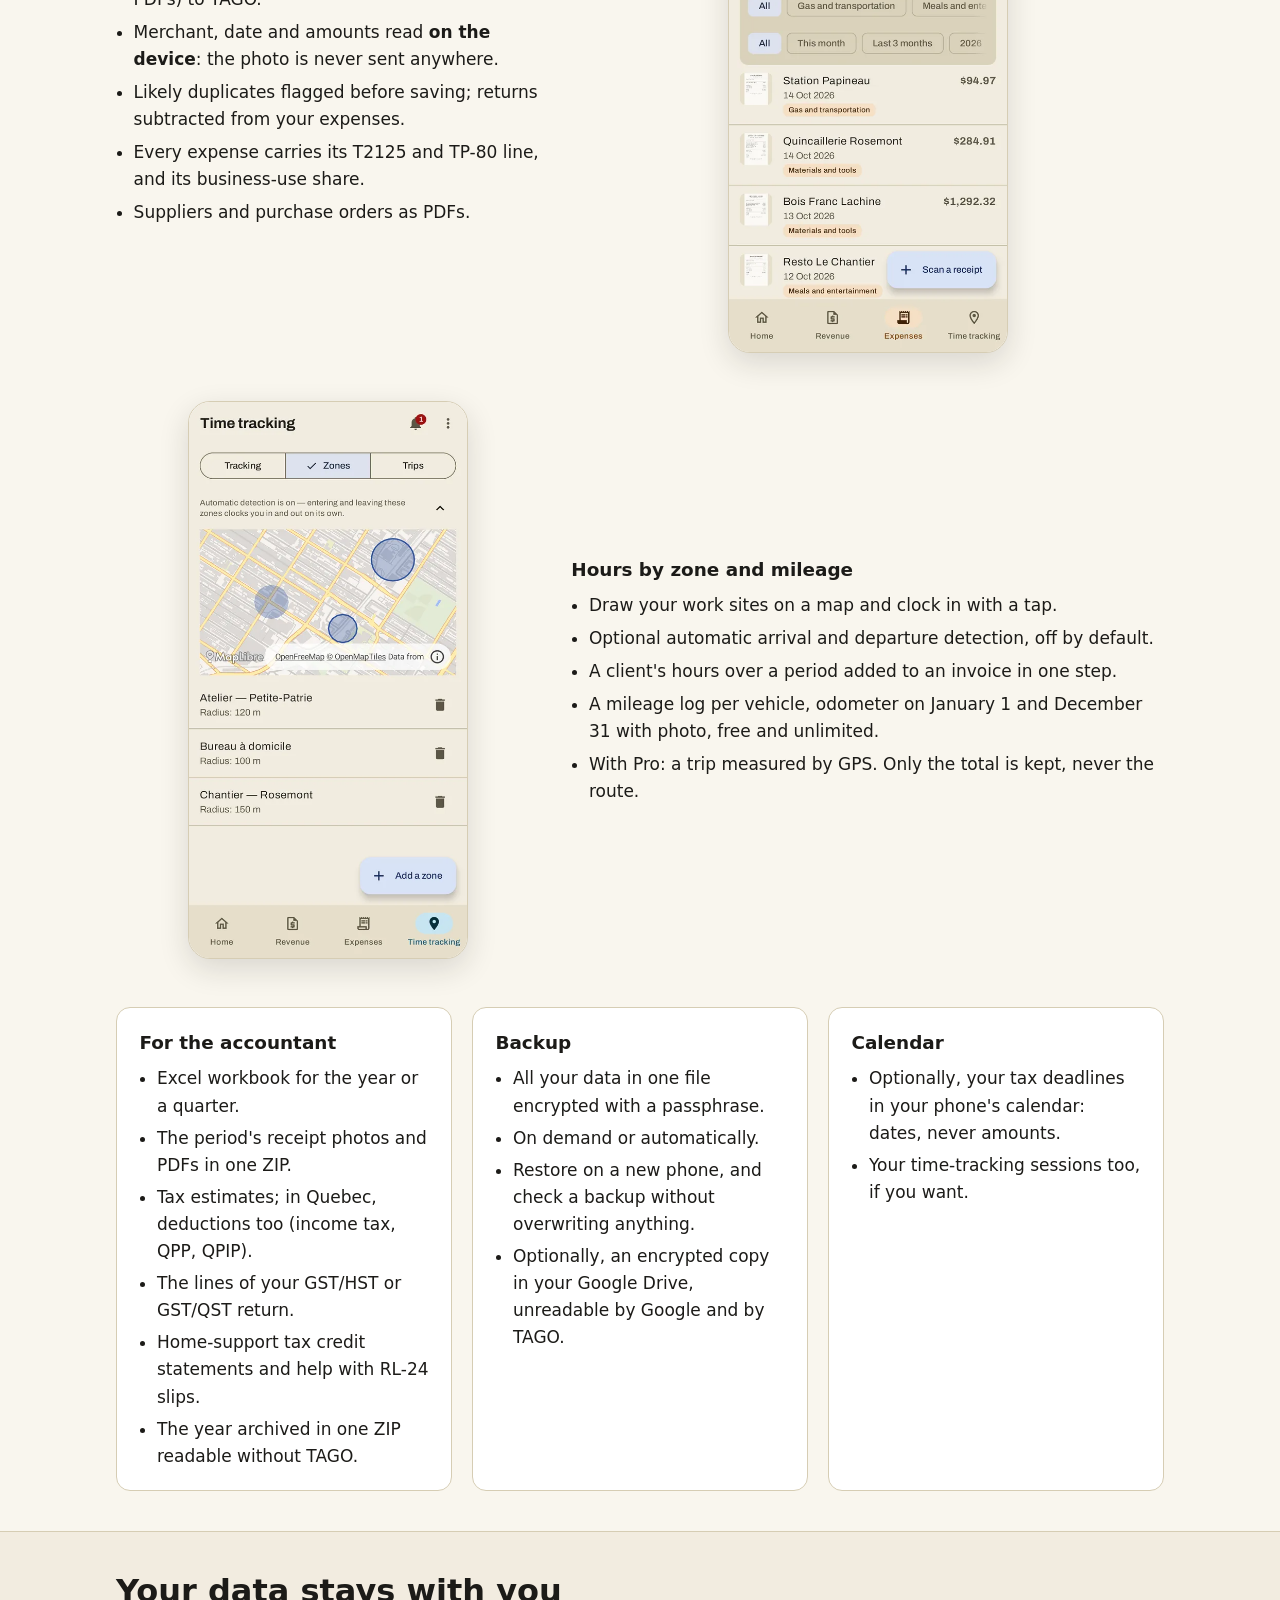
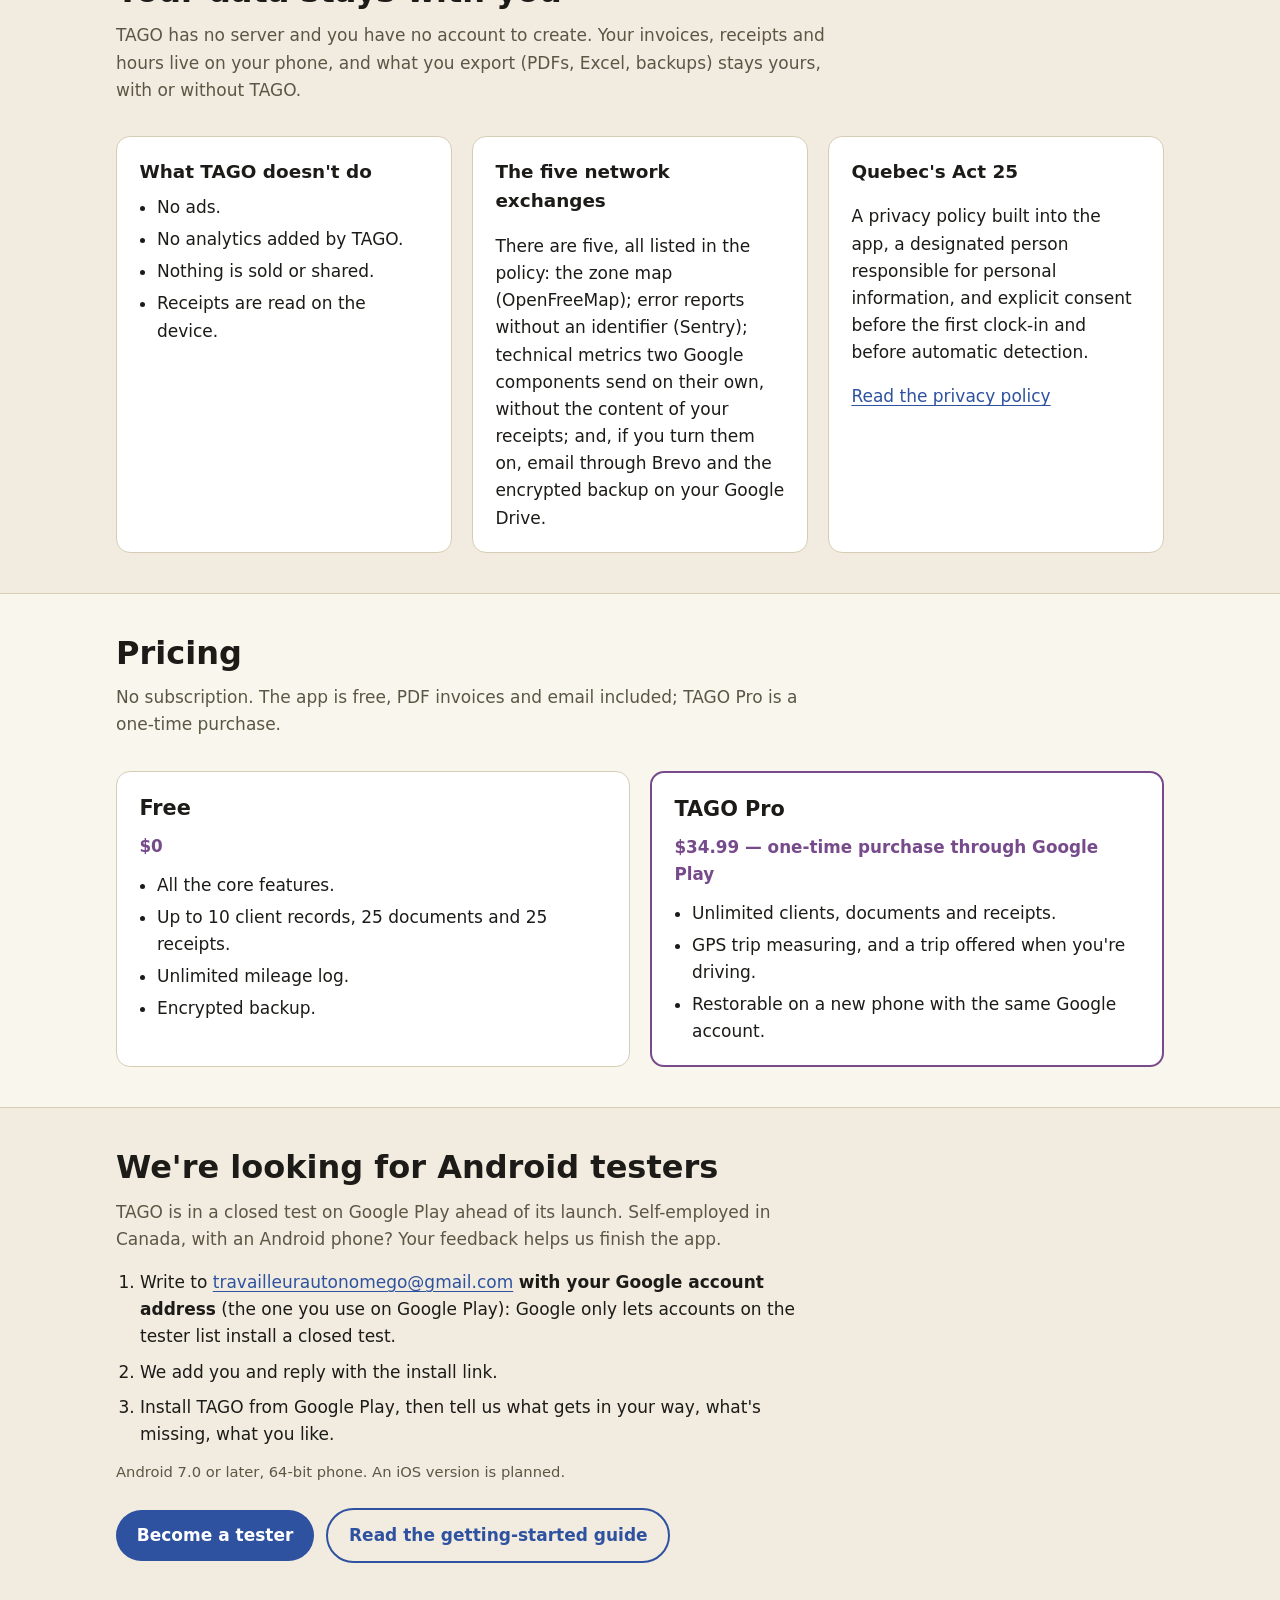
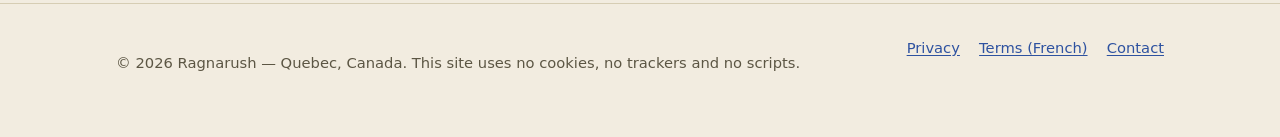
==== commit 724392fa: "Screenshots and link previews retaken on TAGO 1.37 Same screens as before, from the Play listing ser" ====
--- a/en/index.html
+++ b/en/index.html
@@ -60,7 +60,7 @@
           </div>
         </div>
         <div class="hero-shots">
-          <img class="phone" src="../assets/img/01-en.webp" width="540" height="1080" alt="TAGO home screen: this month's revenue, shortcuts and getting started.">
+          <img class="phone" src="../assets/img/01-en.webp" width="540" height="1080" alt="TAGO home screen: session in progress, shortcuts and invoices to follow up.">
           <img class="phone" src="../assets/img/03-en.webp" width="540" height="1080" alt="An invoice in TAGO, with GST and QST calculated.">
         </div>
       </div>
@@ -101,7 +101,7 @@
         </div>
 
         <div class="feature">
-          <img class="phone" src="../assets/img/06-en.webp" width="540" height="1080" alt="The Zones screen: a work site drawn on the map." loading="lazy">
+          <img class="phone" src="../assets/img/06-en.webp" width="540" height="1080" alt="The Zones screen: three work sites drawn on the map." loading="lazy">
           <div>
             <h3>Hours by zone and mileage</h3>
             <ul>
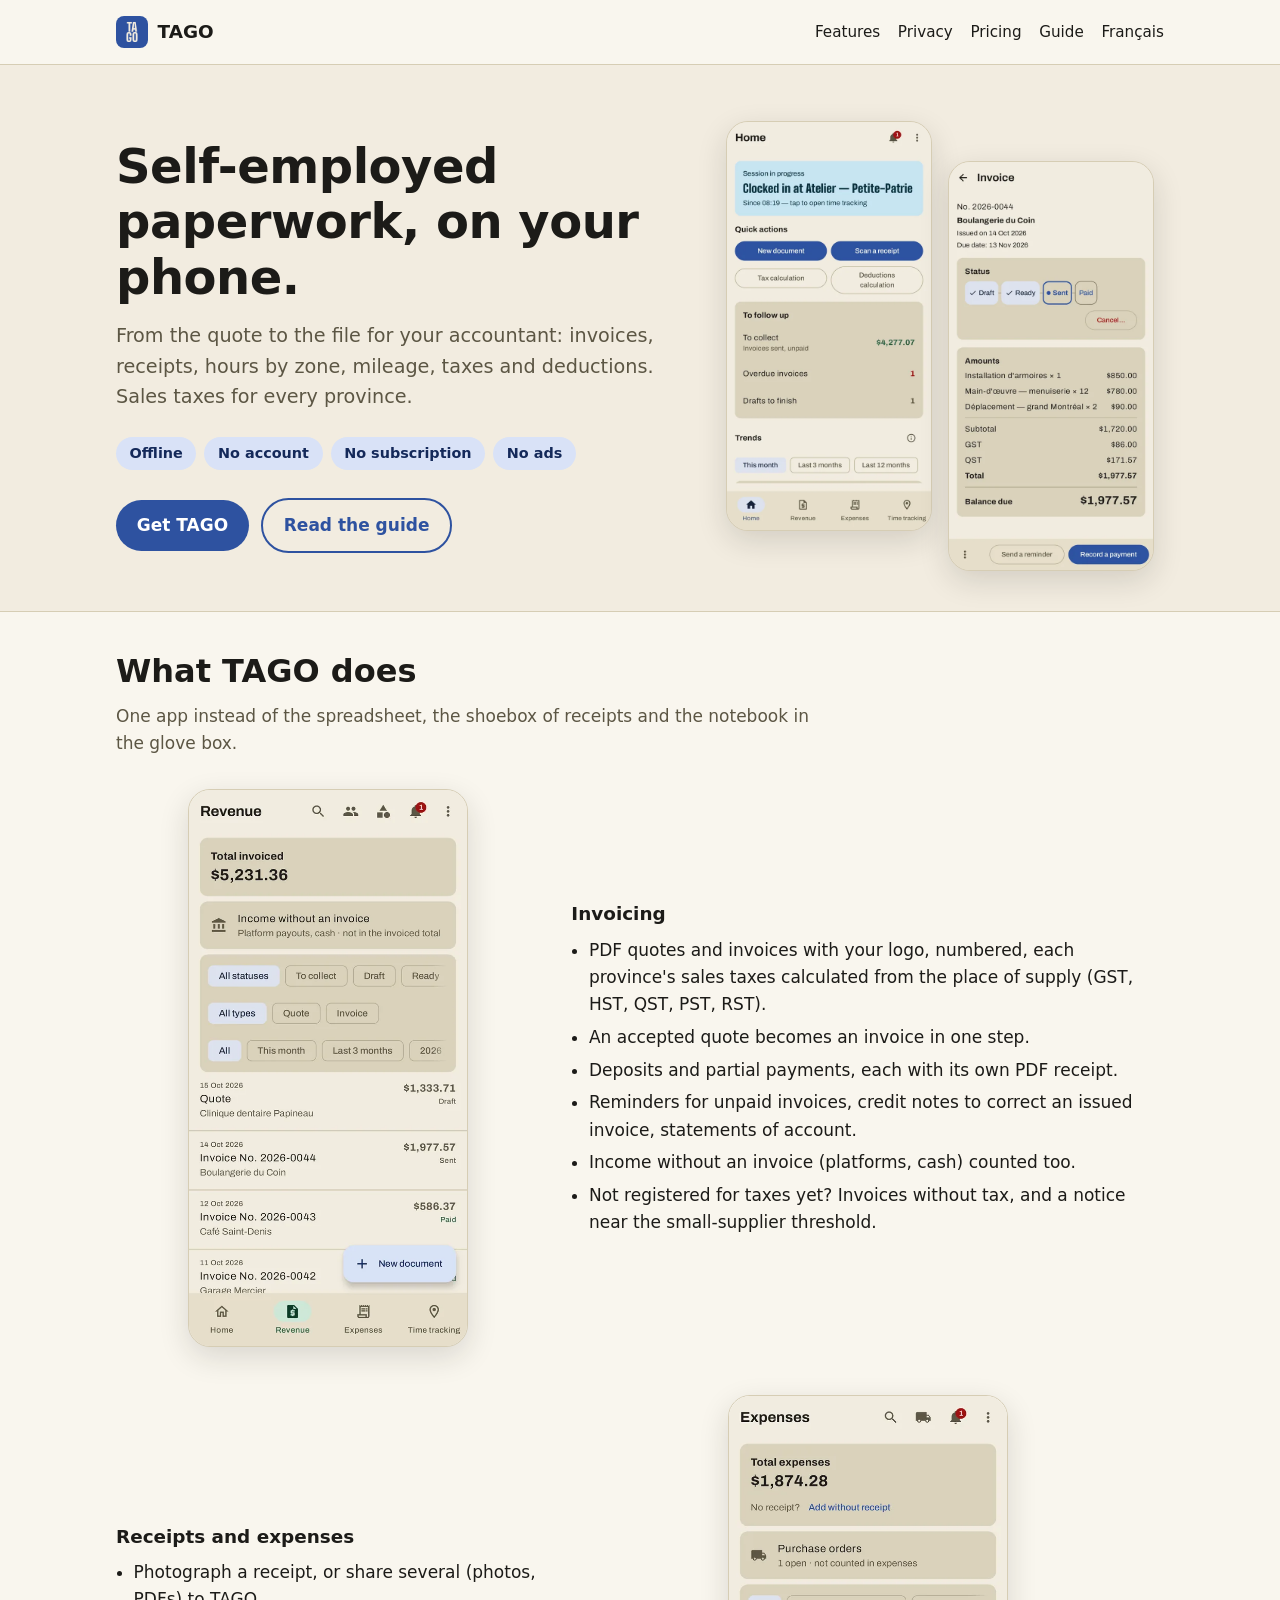
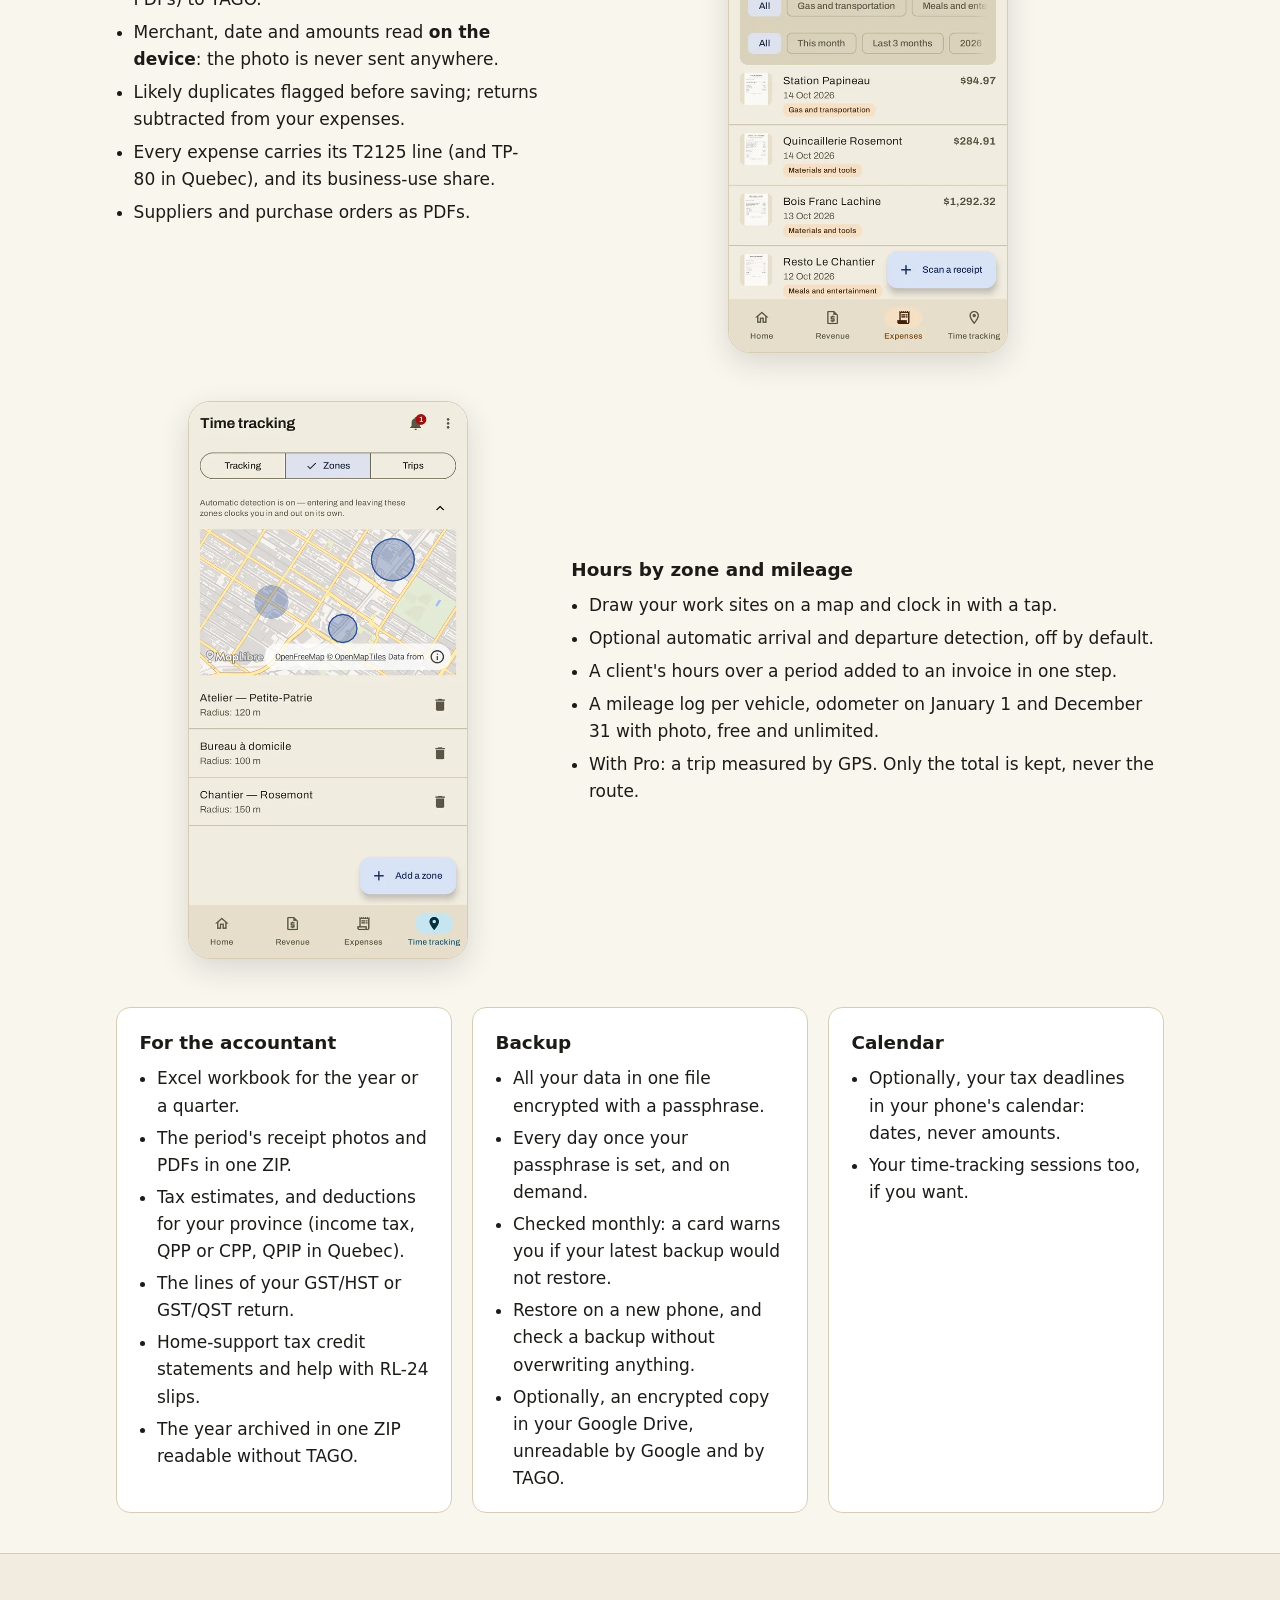
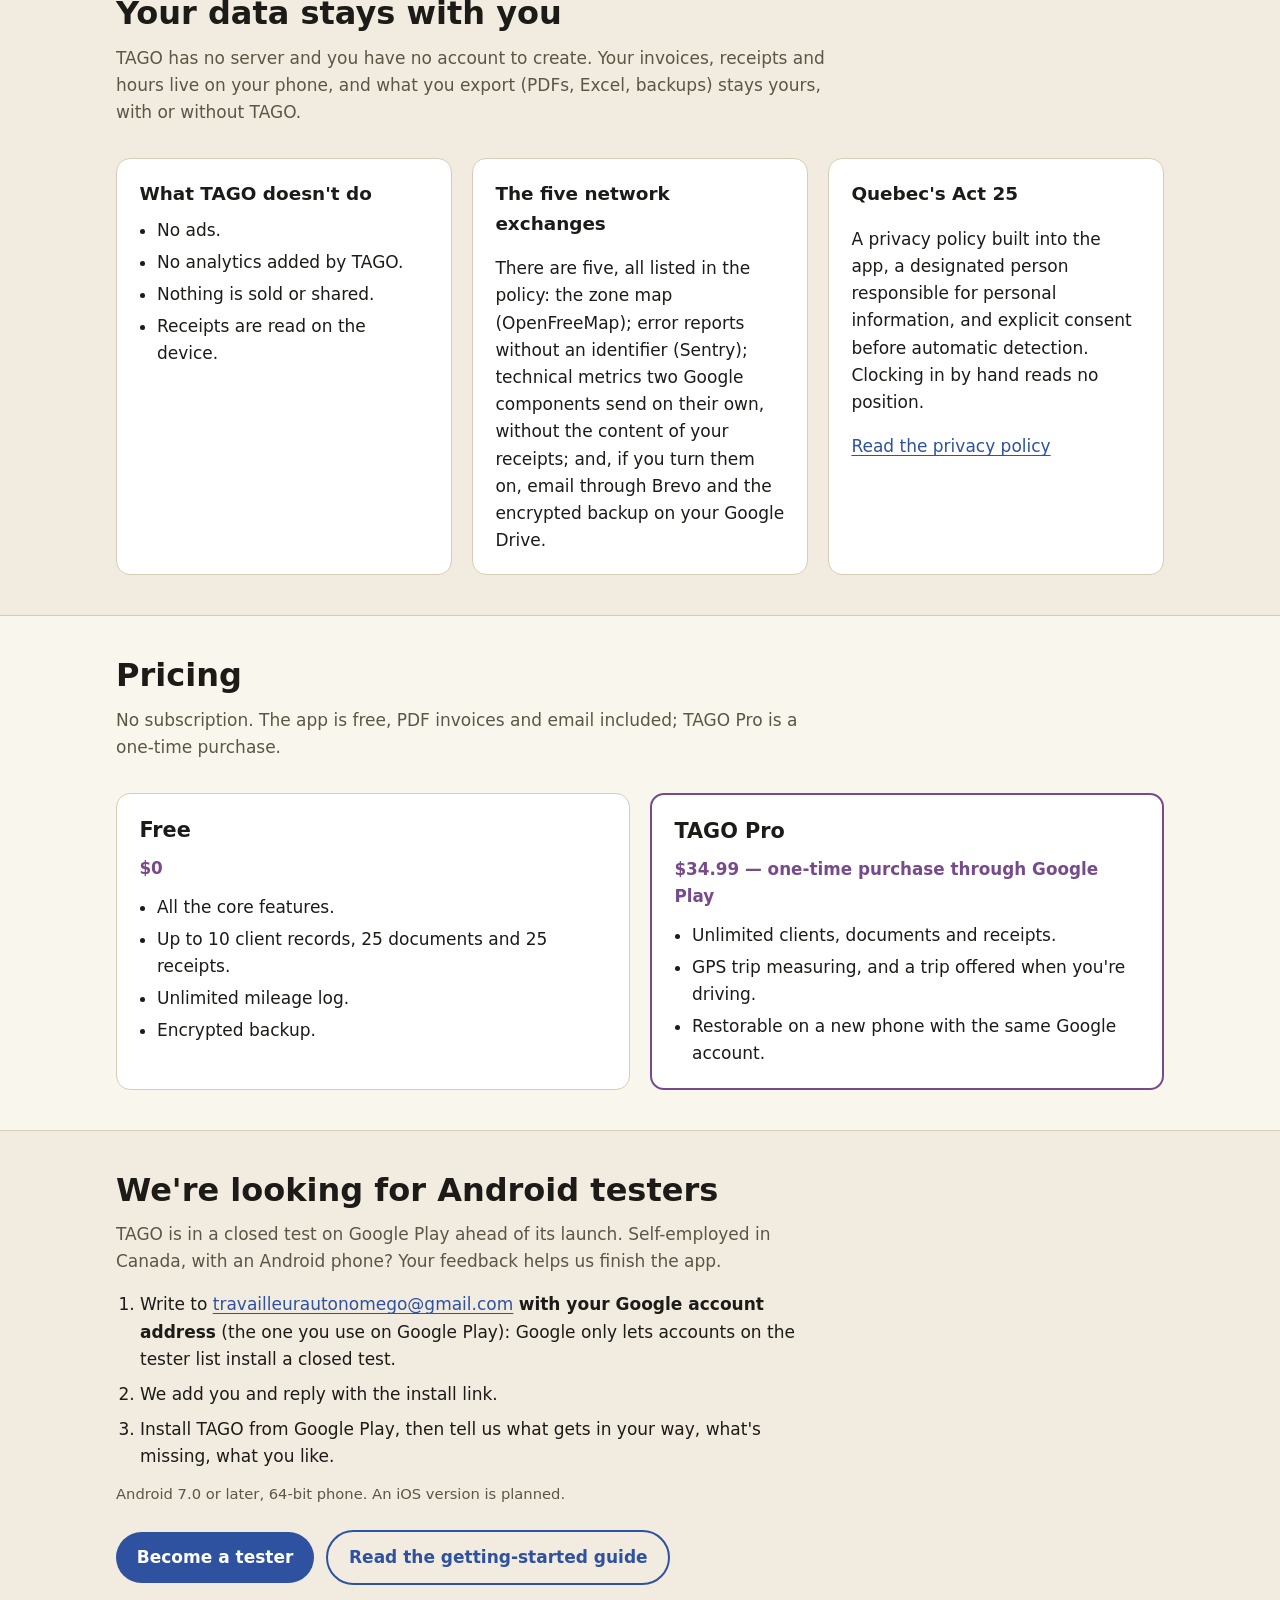
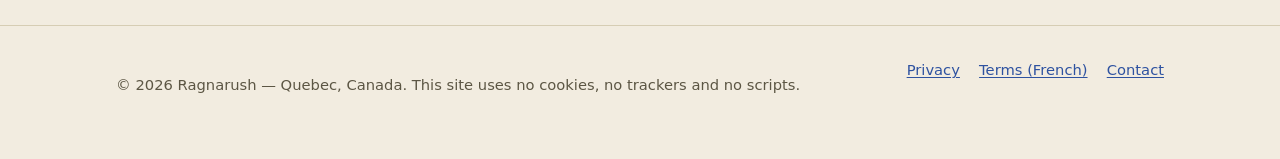
==== commit 23b850c3: "Guide and home page match TAGO 1.37.9 Labels checked string by string: province onboarding, fiscal h" ====
--- a/en/index.html
+++ b/en/index.html
@@ -94,7 +94,7 @@
               <li>Photograph a receipt, or share several (photos, PDFs) to TAGO.</li>
               <li>Merchant, date and amounts read <strong>on the device</strong>: the photo is never sent anywhere.</li>
               <li>Likely duplicates flagged before saving; returns subtracted from your expenses.</li>
-              <li>Every expense carries its T2125 and TP-80 line, and its business-use share.</li>
+              <li>Every expense carries its T2125 line (and TP-80 in Quebec), and its business-use share.</li>
               <li>Suppliers and purchase orders as PDFs.</li>
             </ul>
           </div>
@@ -120,7 +120,7 @@
             <ul>
               <li>Excel workbook for the year or a quarter.</li>
               <li>The period's receipt photos and PDFs in one ZIP.</li>
-              <li>Tax estimates; in Quebec, deductions too (income tax, QPP, QPIP).</li>
+              <li>Tax estimates, and deductions for your province (income tax, QPP or CPP, QPIP in Quebec).</li>
               <li>The lines of your GST/HST or GST/QST return.</li>
               <li>Home-support tax credit statements and help with RL-24 slips.</li>
               <li>The year archived in one ZIP readable without TAGO.</li>
@@ -130,7 +130,8 @@
             <h3>Backup</h3>
             <ul>
               <li>All your data in one file encrypted with a passphrase.</li>
-              <li>On demand or automatically.</li>
+              <li>Every day once your passphrase is set, and on demand.</li>
+              <li>Checked monthly: a card warns you if your latest backup would not restore.</li>
               <li>Restore on a new phone, and check a backup without overwriting anything.</li>
               <li>Optionally, an encrypted copy in your Google Drive, unreadable by Google and by TAGO.</li>
             </ul>
@@ -166,7 +167,7 @@
           </div>
           <div class="card">
             <h3>Quebec's Act 25</h3>
-            <p>A privacy policy built into the app, a designated person responsible for personal information, and explicit consent before the first clock-in and before automatic detection.</p>
+            <p>A privacy policy built into the app, a designated person responsible for personal information, and explicit consent before automatic detection. Clocking in by hand reads no position.</p>
             <p><a href="https://ragnarush.github.io/legal/tago/privacy-en.html">Read the privacy policy</a></p>
           </div>
         </div>
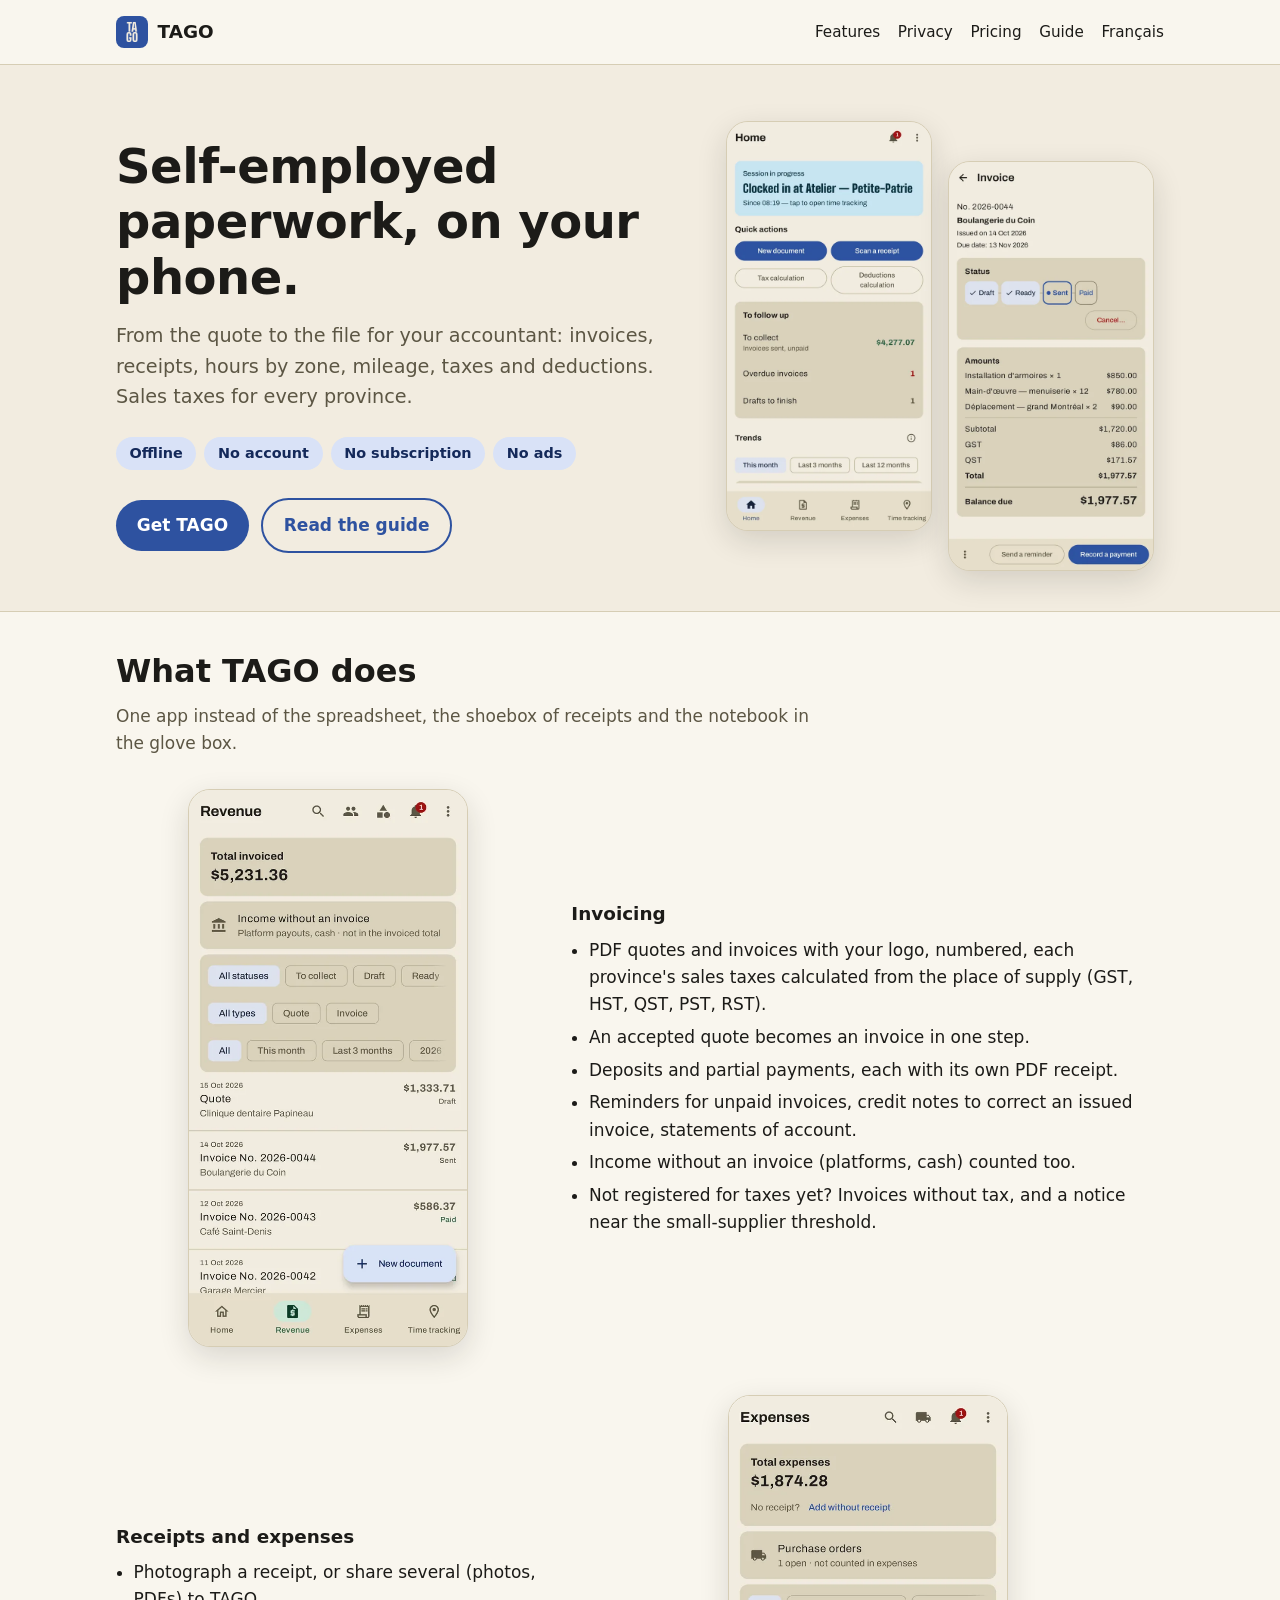
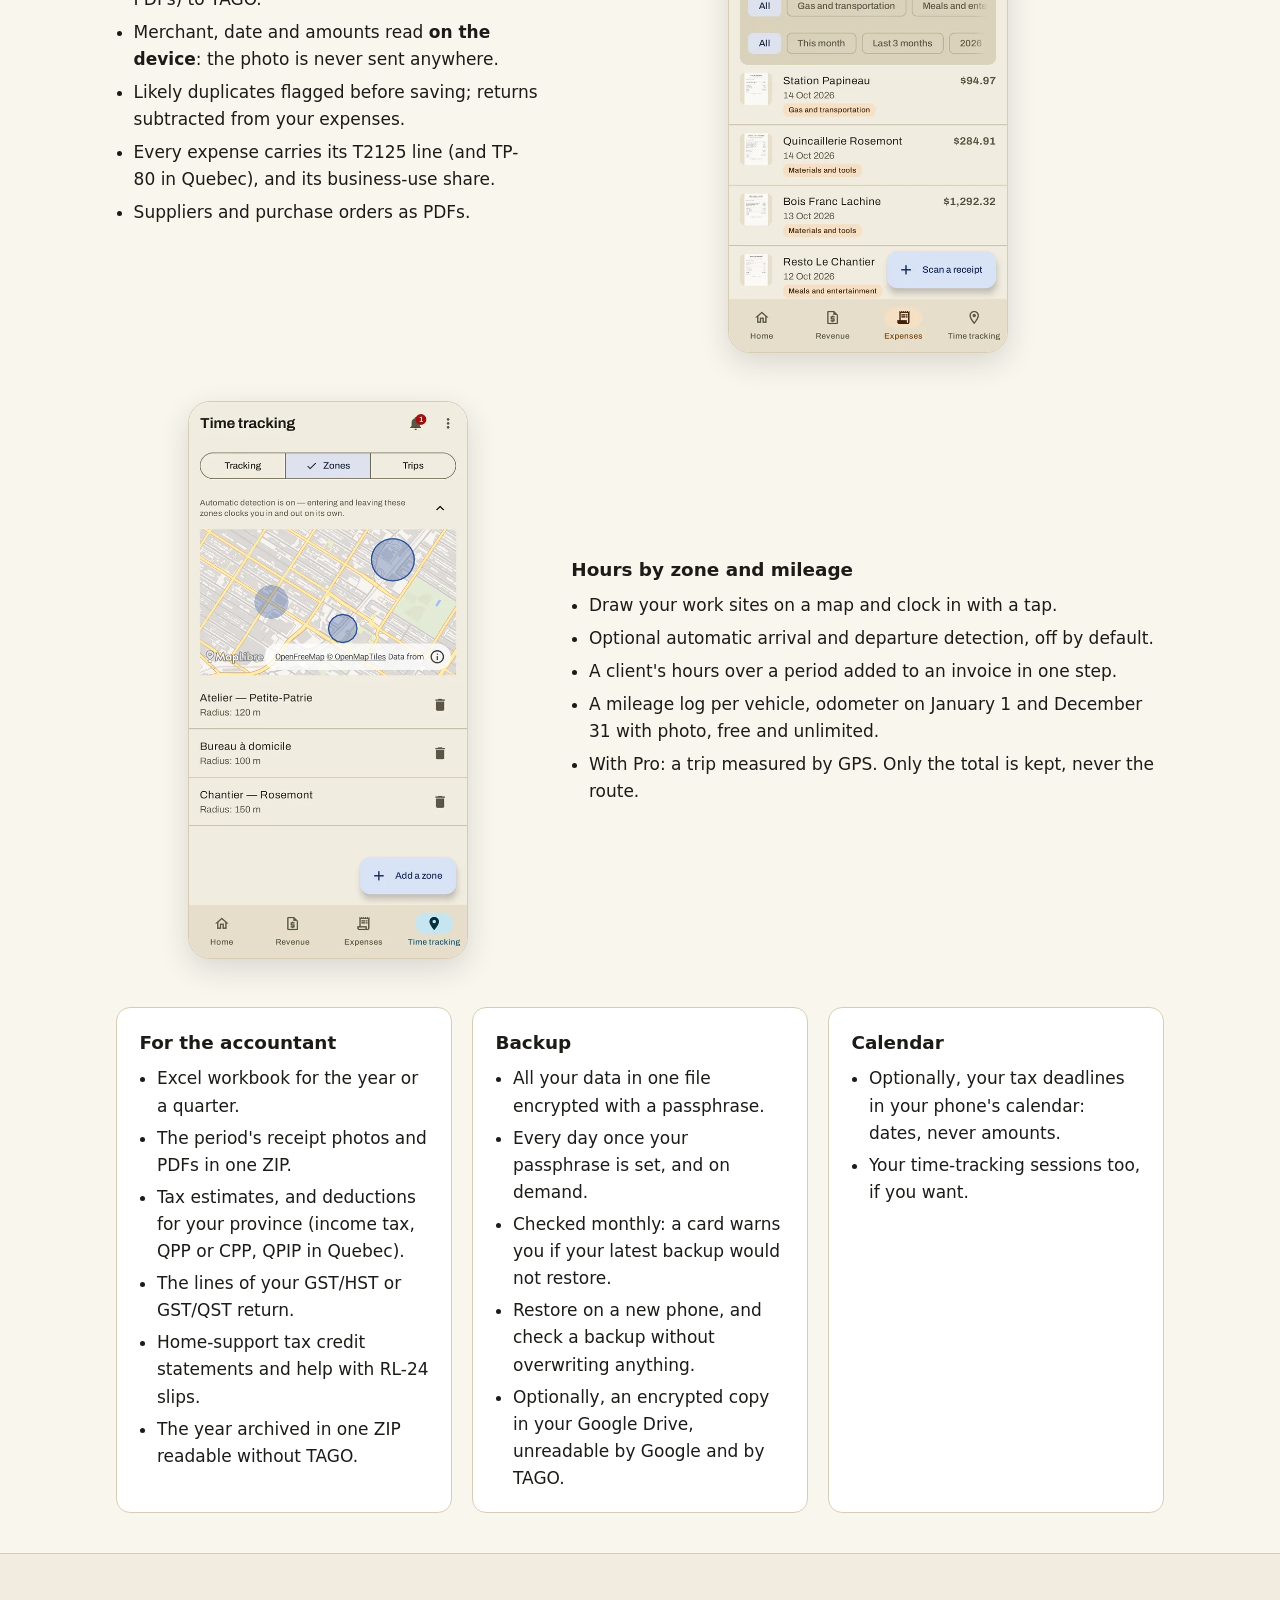
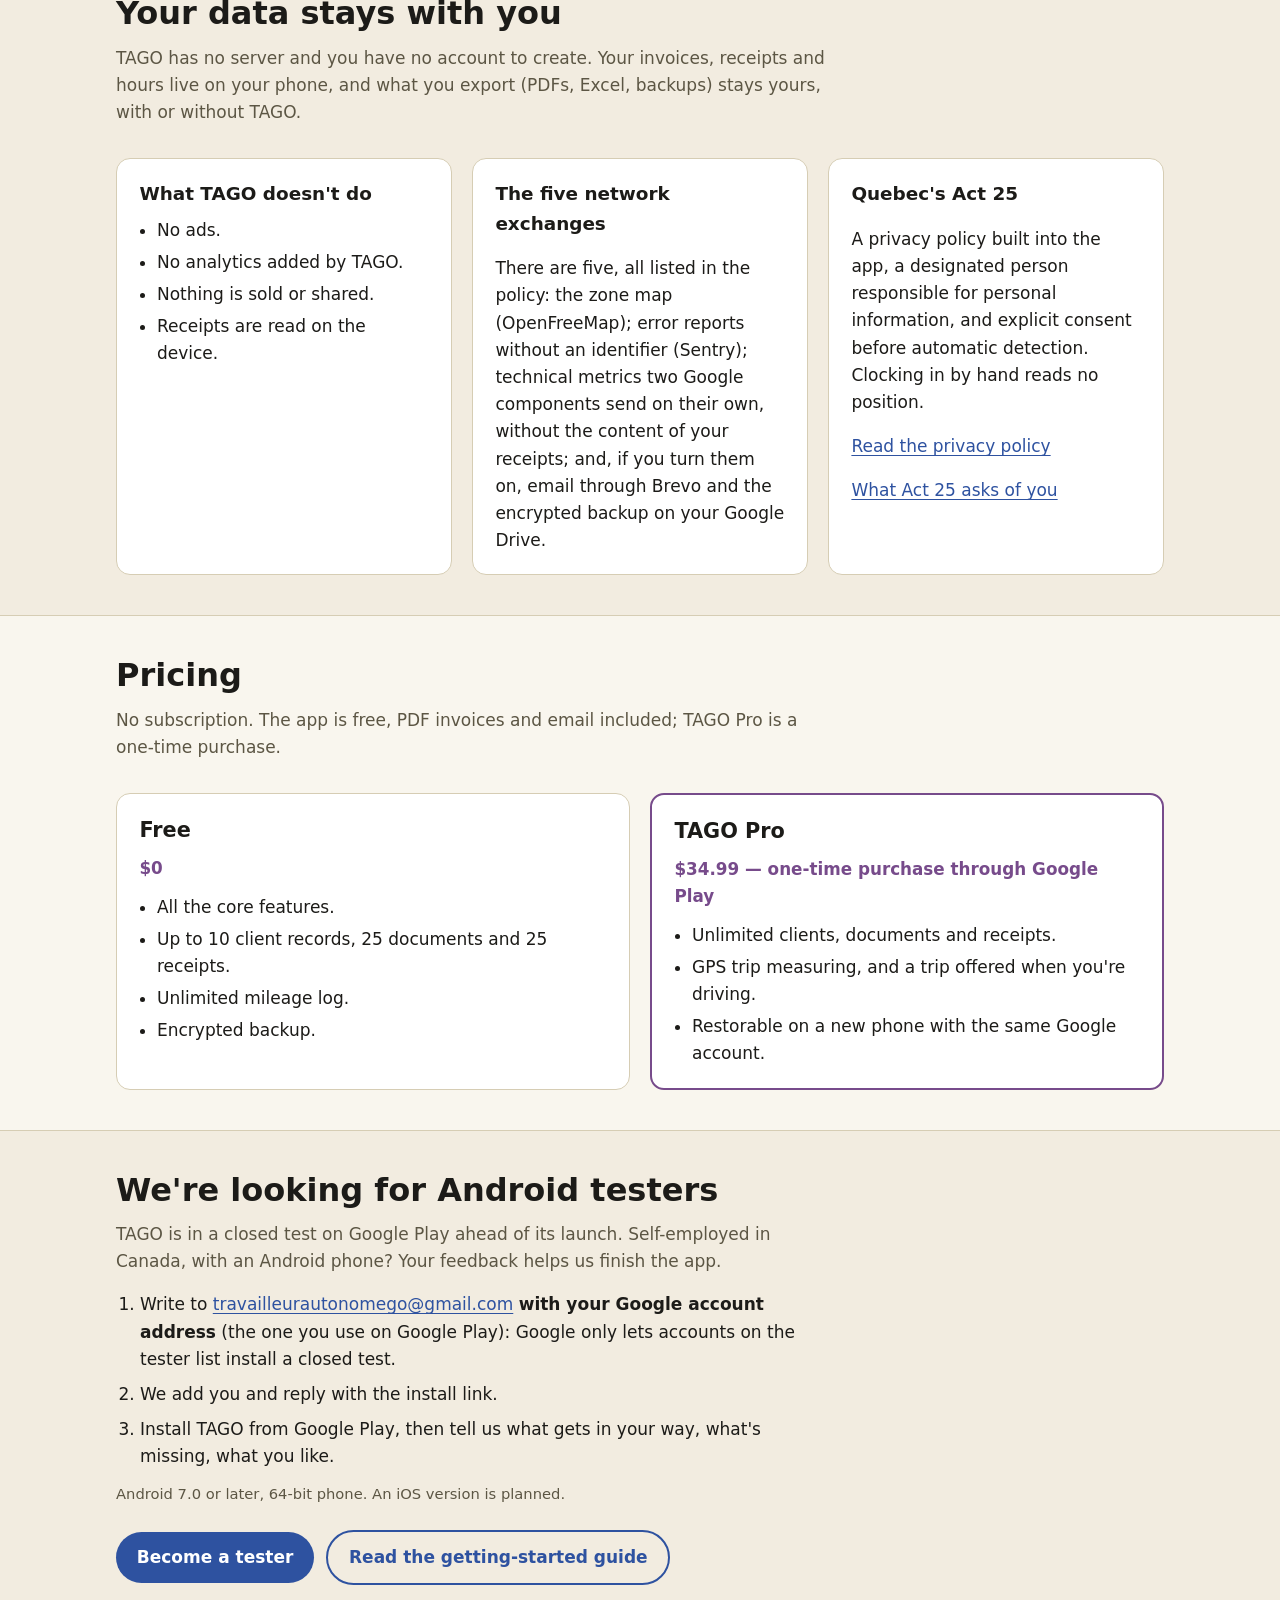
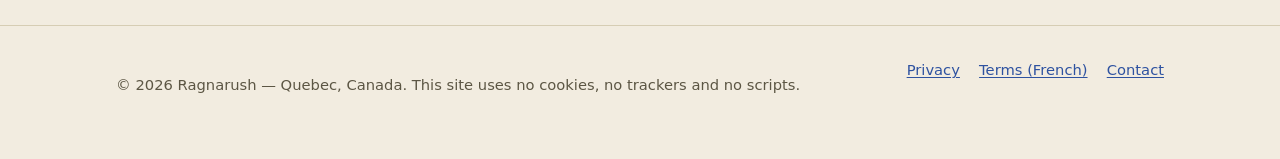
==== commit 6bc2cda3: "Add an Act 25 page for the self-employed, linked from the guide and home What Quebec's private-secto" ====
--- a/en/index.html
+++ b/en/index.html
@@ -169,6 +169,7 @@
             <h3>Quebec's Act 25</h3>
             <p>A privacy policy built into the app, a designated person responsible for personal information, and explicit consent before automatic detection. Clocking in by hand reads no position.</p>
             <p><a href="https://ragnarush.github.io/legal/tago/privacy-en.html">Read the privacy policy</a></p>
+            <p><a href="law-25.html">What Act 25 asks of you</a></p>
           </div>
         </div>
       </div>
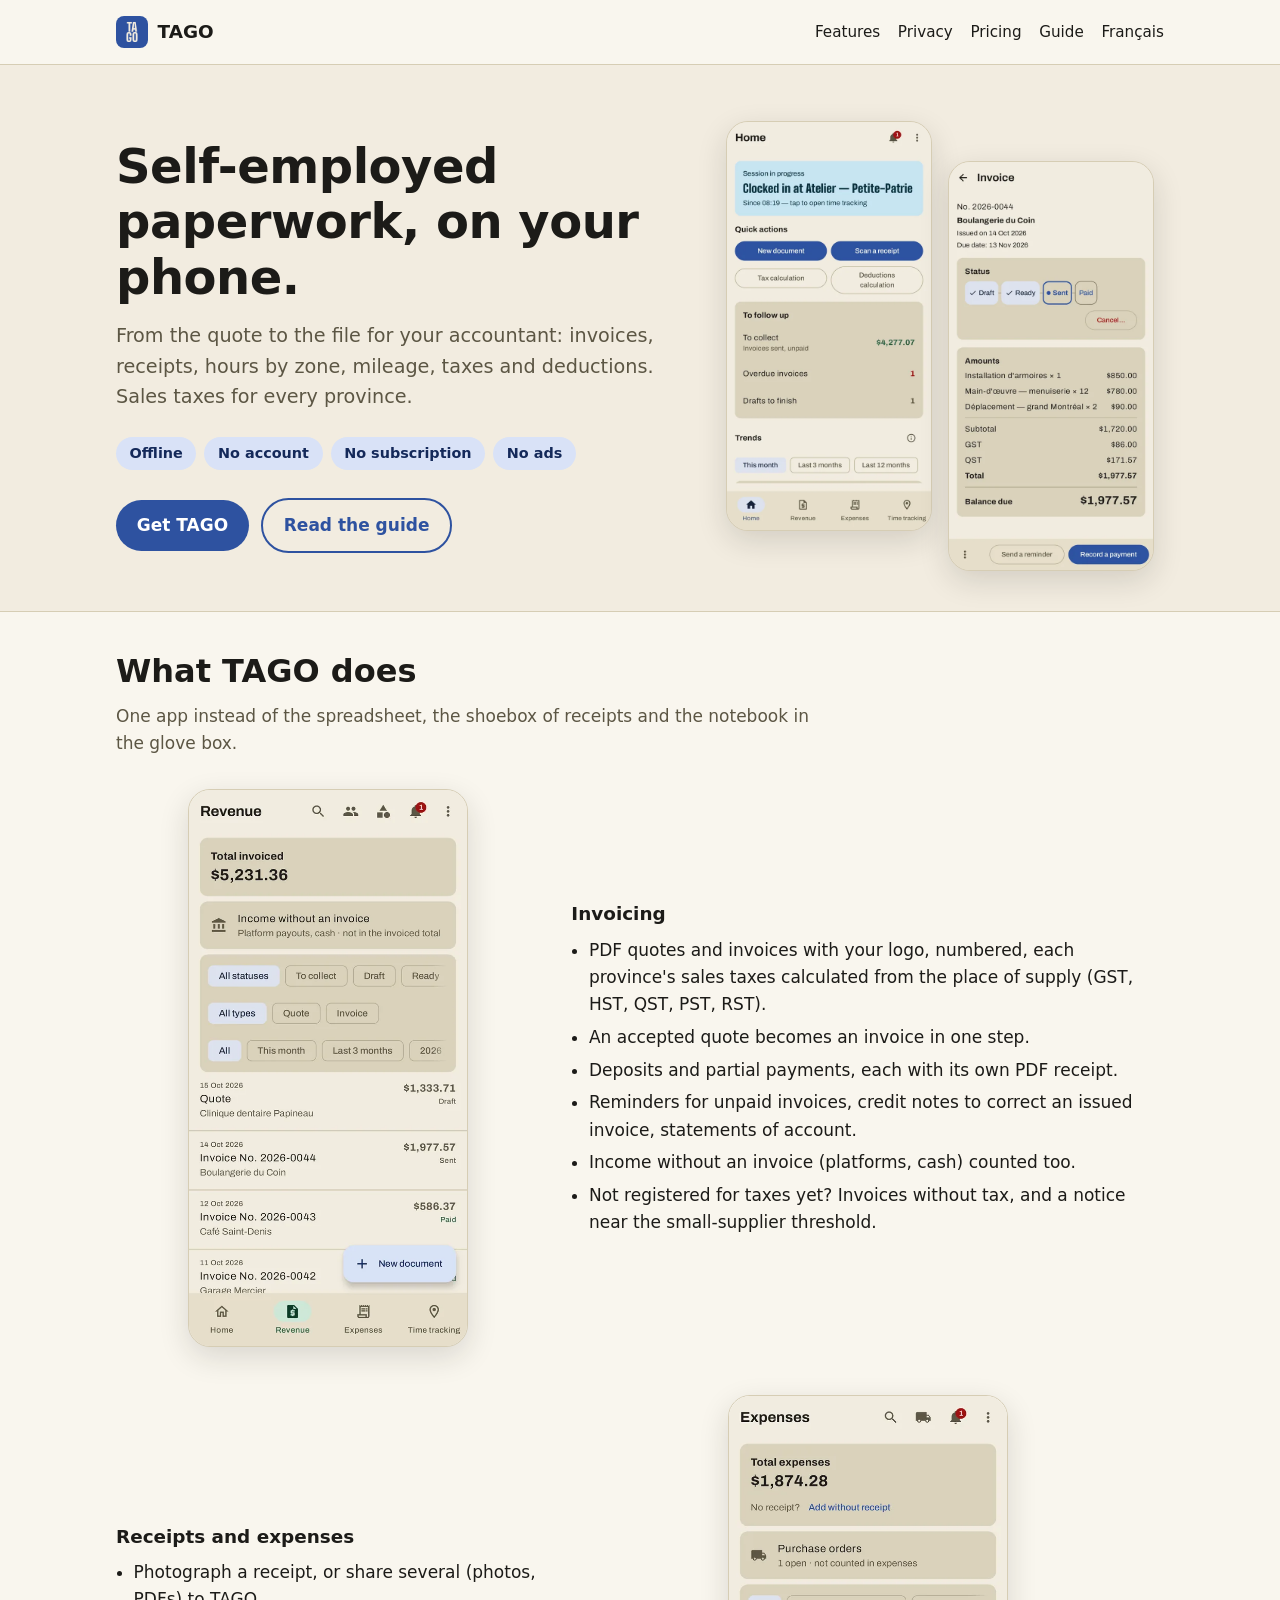
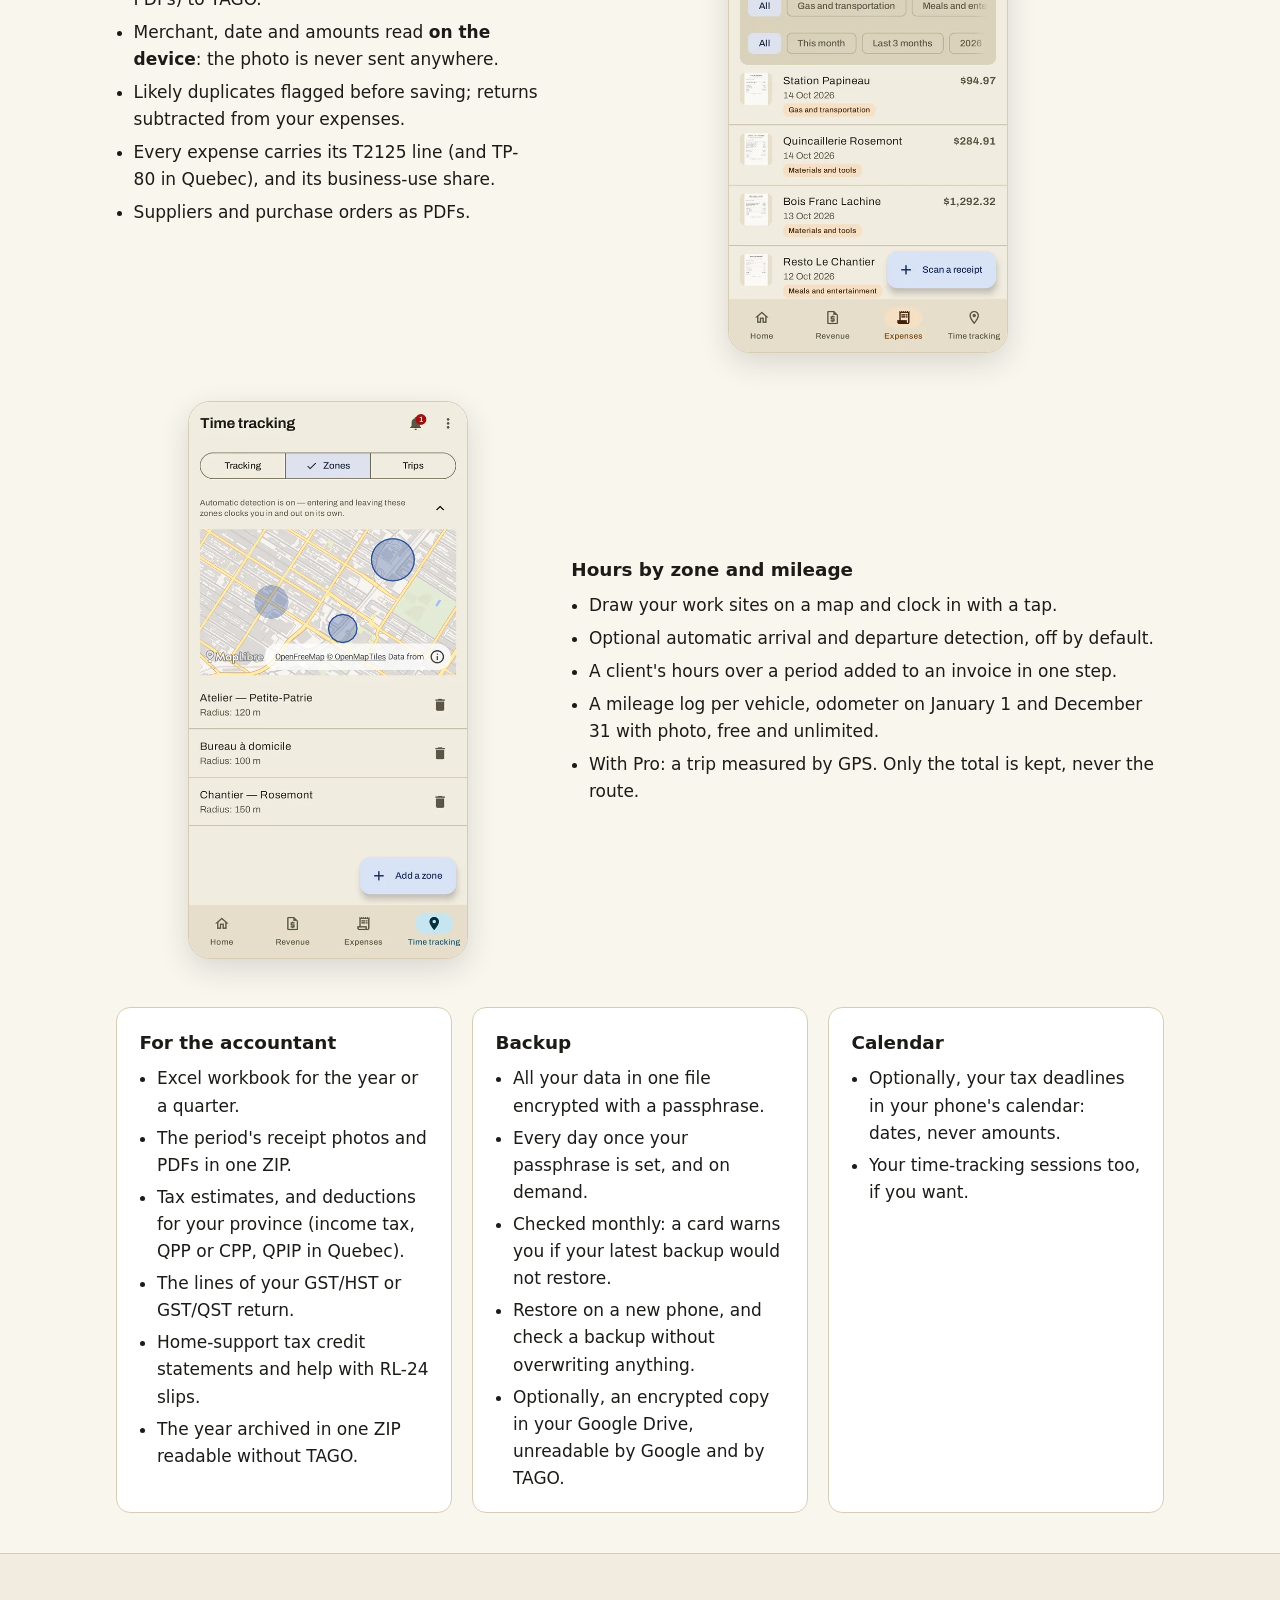
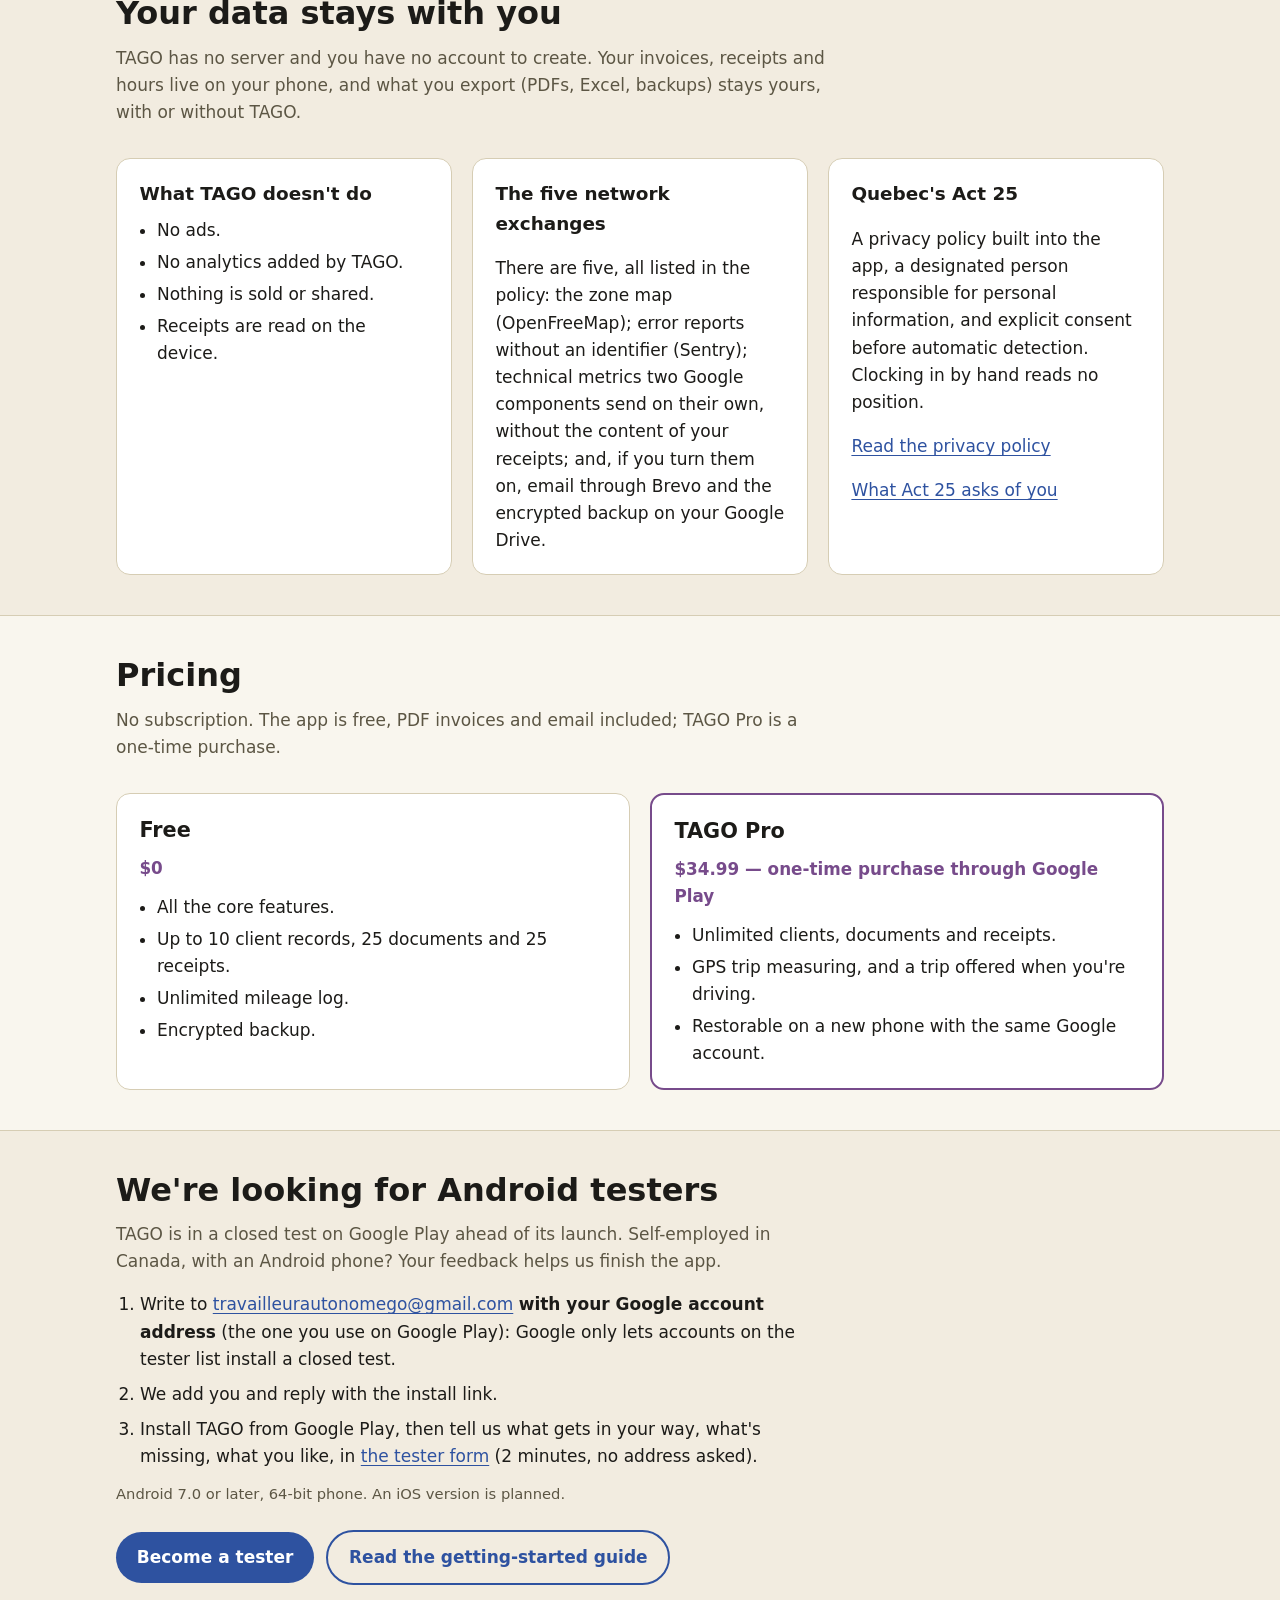
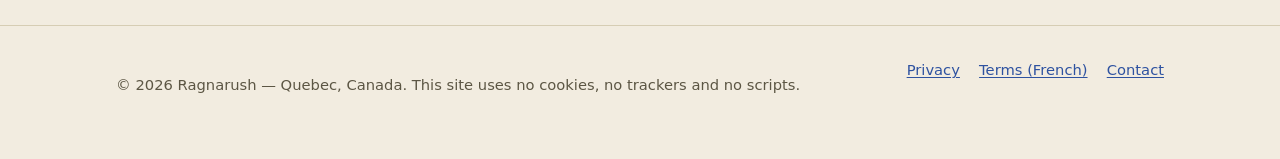
==== commit 028a9ab6: "Link the tester feedback form from the tester steps The closed test now collects feedback through a " ====
--- a/en/index.html
+++ b/en/index.html
@@ -210,7 +210,7 @@
         <ol class="steps">
           <li>Write to <a href="mailto:travailleurautonomego@gmail.com?subject=TAGO%20tester">travailleurautonomego@gmail.com</a> <strong>with your Google account address</strong> (the one you use on Google Play): Google only lets accounts on the tester list install a closed test.</li>
           <li>We add you and reply with the install link.</li>
-          <li>Install TAGO from Google Play, then tell us what gets in your way, what's missing, what you like.</li>
+          <li>Install TAGO from Google Play, then tell us what gets in your way, what's missing, what you like, in <a href="https://forms.gle/3DTUinXYwkBMUqgw9">the tester form</a> (2 minutes, no address asked).</li>
         </ol>
         <p class="note">Android 7.0 or later, 64-bit phone. An iOS version is planned.</p>
         <div class="cta">
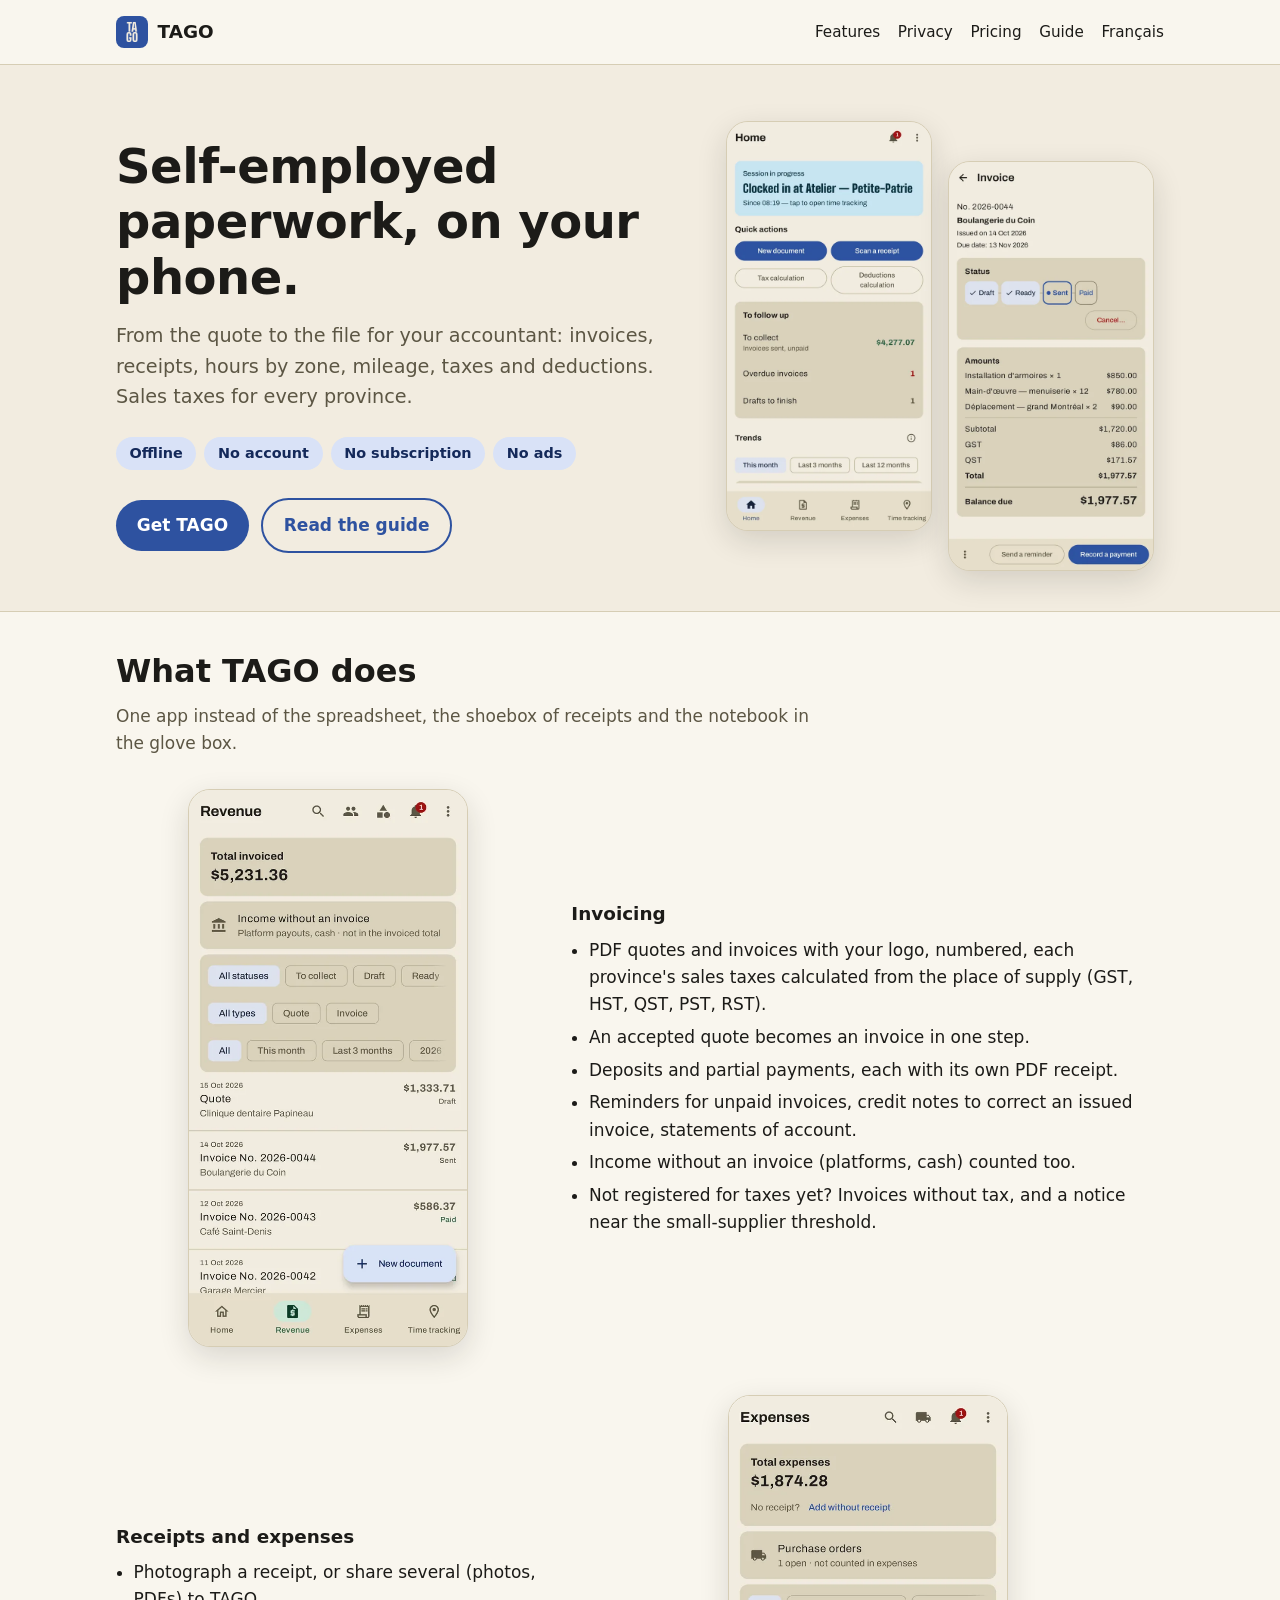
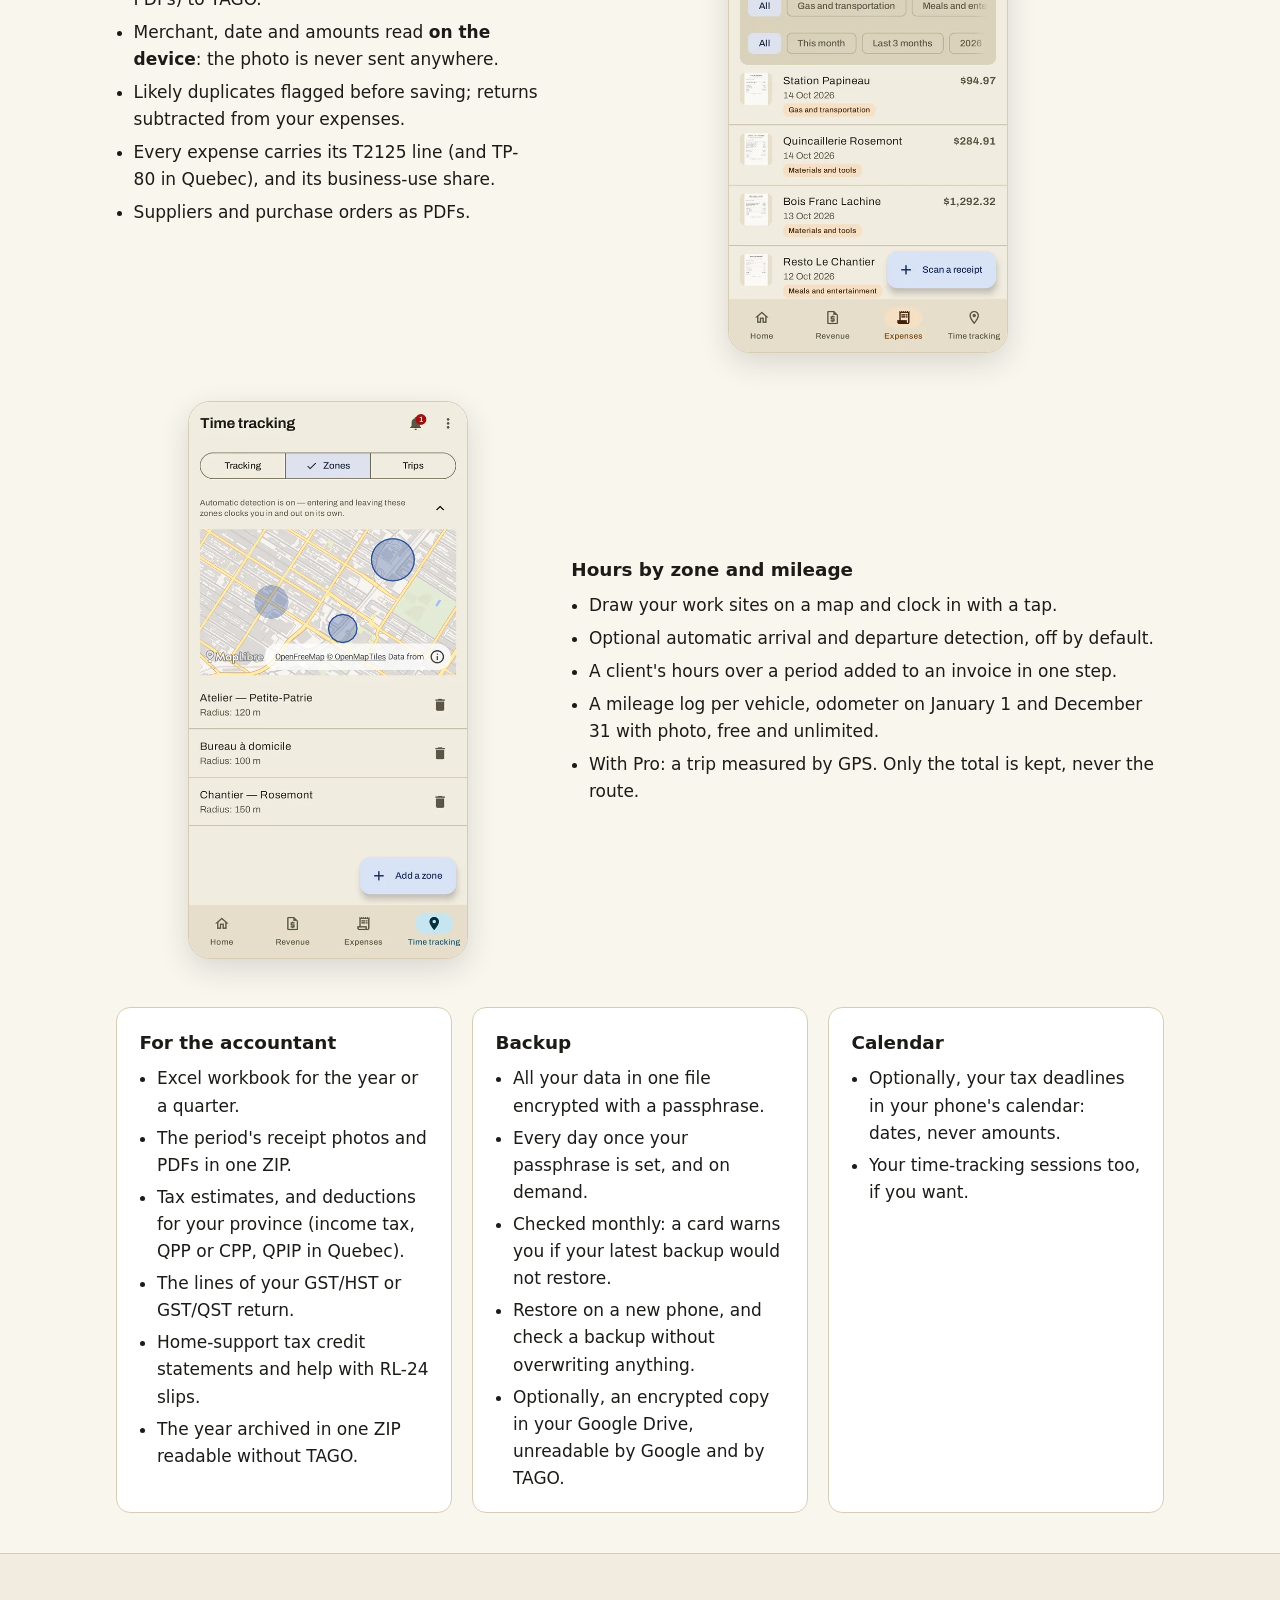
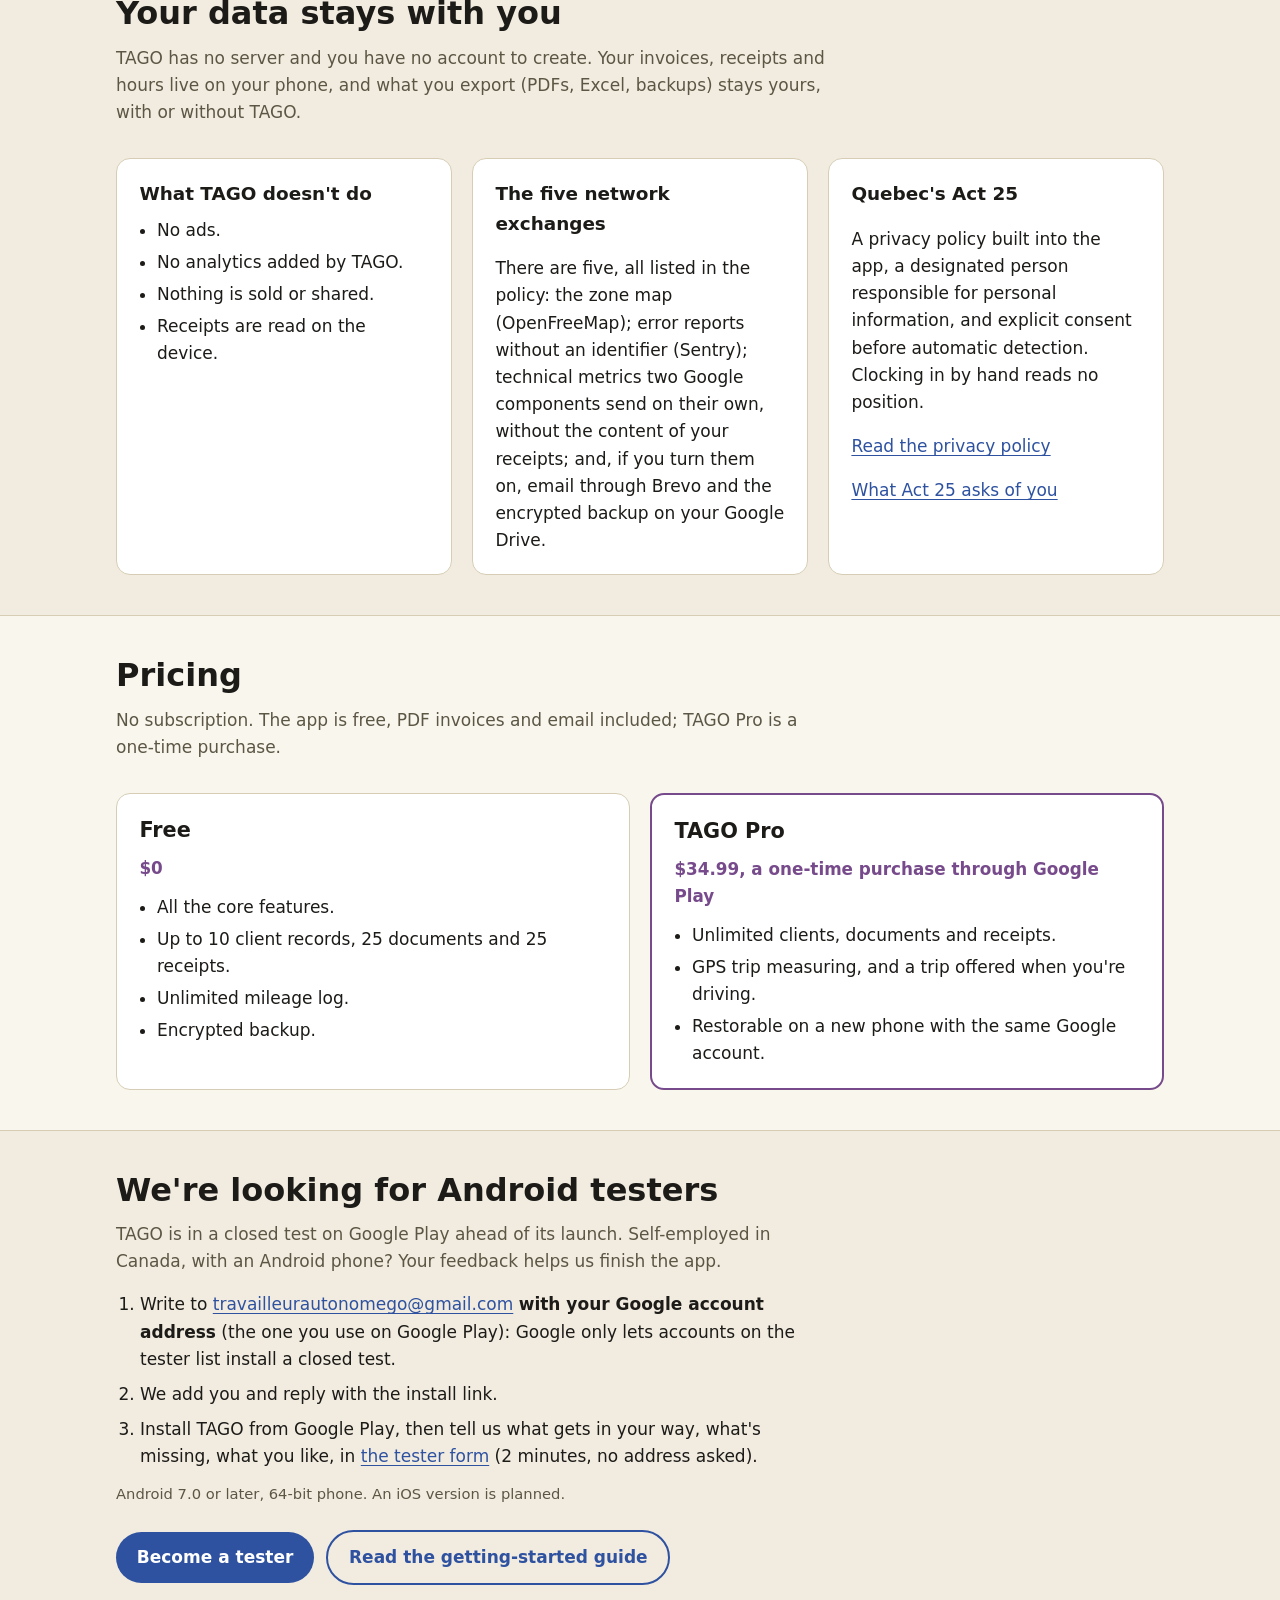
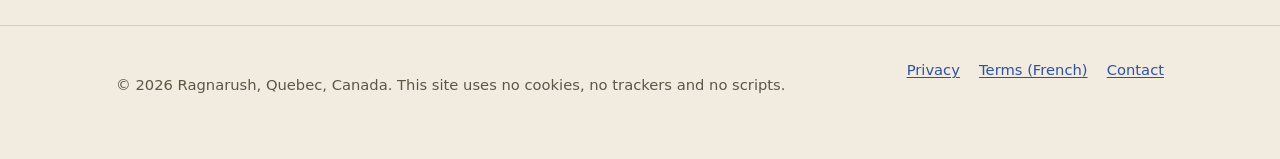
==== commit 8d8c5920: "site: rewrite pages without em dashes Em dashes read as machine-written text (TAGO decision of 2026-" ====
--- a/en/index.html
+++ b/en/index.html
@@ -5,13 +5,13 @@
   <meta name="viewport" content="width=device-width, initial-scale=1">
   <meta http-equiv="Content-Security-Policy" content="default-src 'none'; img-src 'self'; style-src 'self'; base-uri 'none'; form-action 'none'">
   <meta name="referrer" content="no-referrer">
-  <title>TAGO — invoices, receipts, hours and km for the self-employed</title>
+  <title>TAGO: invoices, receipts, hours and km for the self-employed</title>
   <meta name="description" content="TAGO handles the paperwork of a self-employed worker in Canada: invoices, receipts, hours by zone, mileage and the file for the accountant. Offline, no account or subscription.">
   <link rel="canonical" href="https://tagoapp.ca/en/">
   <meta property="og:type" content="website">
   <meta property="og:site_name" content="TAGO">
   <meta property="og:url" content="https://tagoapp.ca/en/">
-  <meta property="og:title" content="TAGO — invoices, receipts, hours and km for the self-employed">
+  <meta property="og:title" content="TAGO: invoices, receipts, hours and km for the self-employed">
   <meta property="og:description" content="TAGO handles the paperwork of a self-employed worker in Canada: invoices, receipts, hours by zone, mileage and the file for the accountant. Offline, no account or subscription.">
   <meta property="og:image" content="https://tagoapp.ca/assets/img/og-en.jpg">
   <meta property="og:image:width" content="1200">
@@ -192,7 +192,7 @@
           </div>
           <div class="card pro">
             <h3>TAGO Pro</h3>
-            <p class="price">$34.99 — one-time purchase through Google Play</p>
+            <p class="price">$34.99, a one-time purchase through Google Play</p>
             <ul>
               <li>Unlimited clients, documents and receipts.</li>
               <li>GPS trip measuring, and a trip offered when you're driving.</li>
@@ -223,7 +223,7 @@
 
   <footer class="site-footer">
     <div class="wrap">
-      <p>© 2026 Ragnarush — Quebec, Canada. This site uses no cookies, no trackers and no scripts.</p>
+      <p>© 2026 Ragnarush, Quebec, Canada. This site uses no cookies, no trackers and no scripts.</p>
       <ul>
         <li><a href="https://ragnarush.github.io/legal/tago/privacy-en.html">Privacy</a></li>
         <li><a href="https://ragnarush.github.io/legal/tago/terms.html" hreflang="fr-CA">Terms (French)</a></li>
--- a/assets/style.css
+++ b/assets/style.css
@@ -48,6 +48,7 @@
 }
 
 img { max-width: 100%; height: auto; display: block; }
+code { overflow-wrap: anywhere; }
 
 a { color: var(--accent); text-underline-offset: 0.15em; }
 a:hover { text-decoration-thickness: 2px; }
@@ -175,6 +176,9 @@
   padding: 0.9rem 1.2rem; margin: 1rem 0;
 }
 .tip p { margin: 0; }
+.guide figure { margin: 1rem 0 1.5rem; }
+.guide figure img { border: 1px solid var(--line); border-radius: 8px; background: #ffffff; }
+.guide figcaption { color: var(--muted); font-size: 0.92rem; margin-top: 0.4rem; }
 
 details { background: var(--card); border: 1px solid var(--line); border-radius: var(--radius); margin: 0 0 0.75rem; }
 summary { cursor: pointer; padding: 0.9rem 1.2rem; font-weight: 600; }
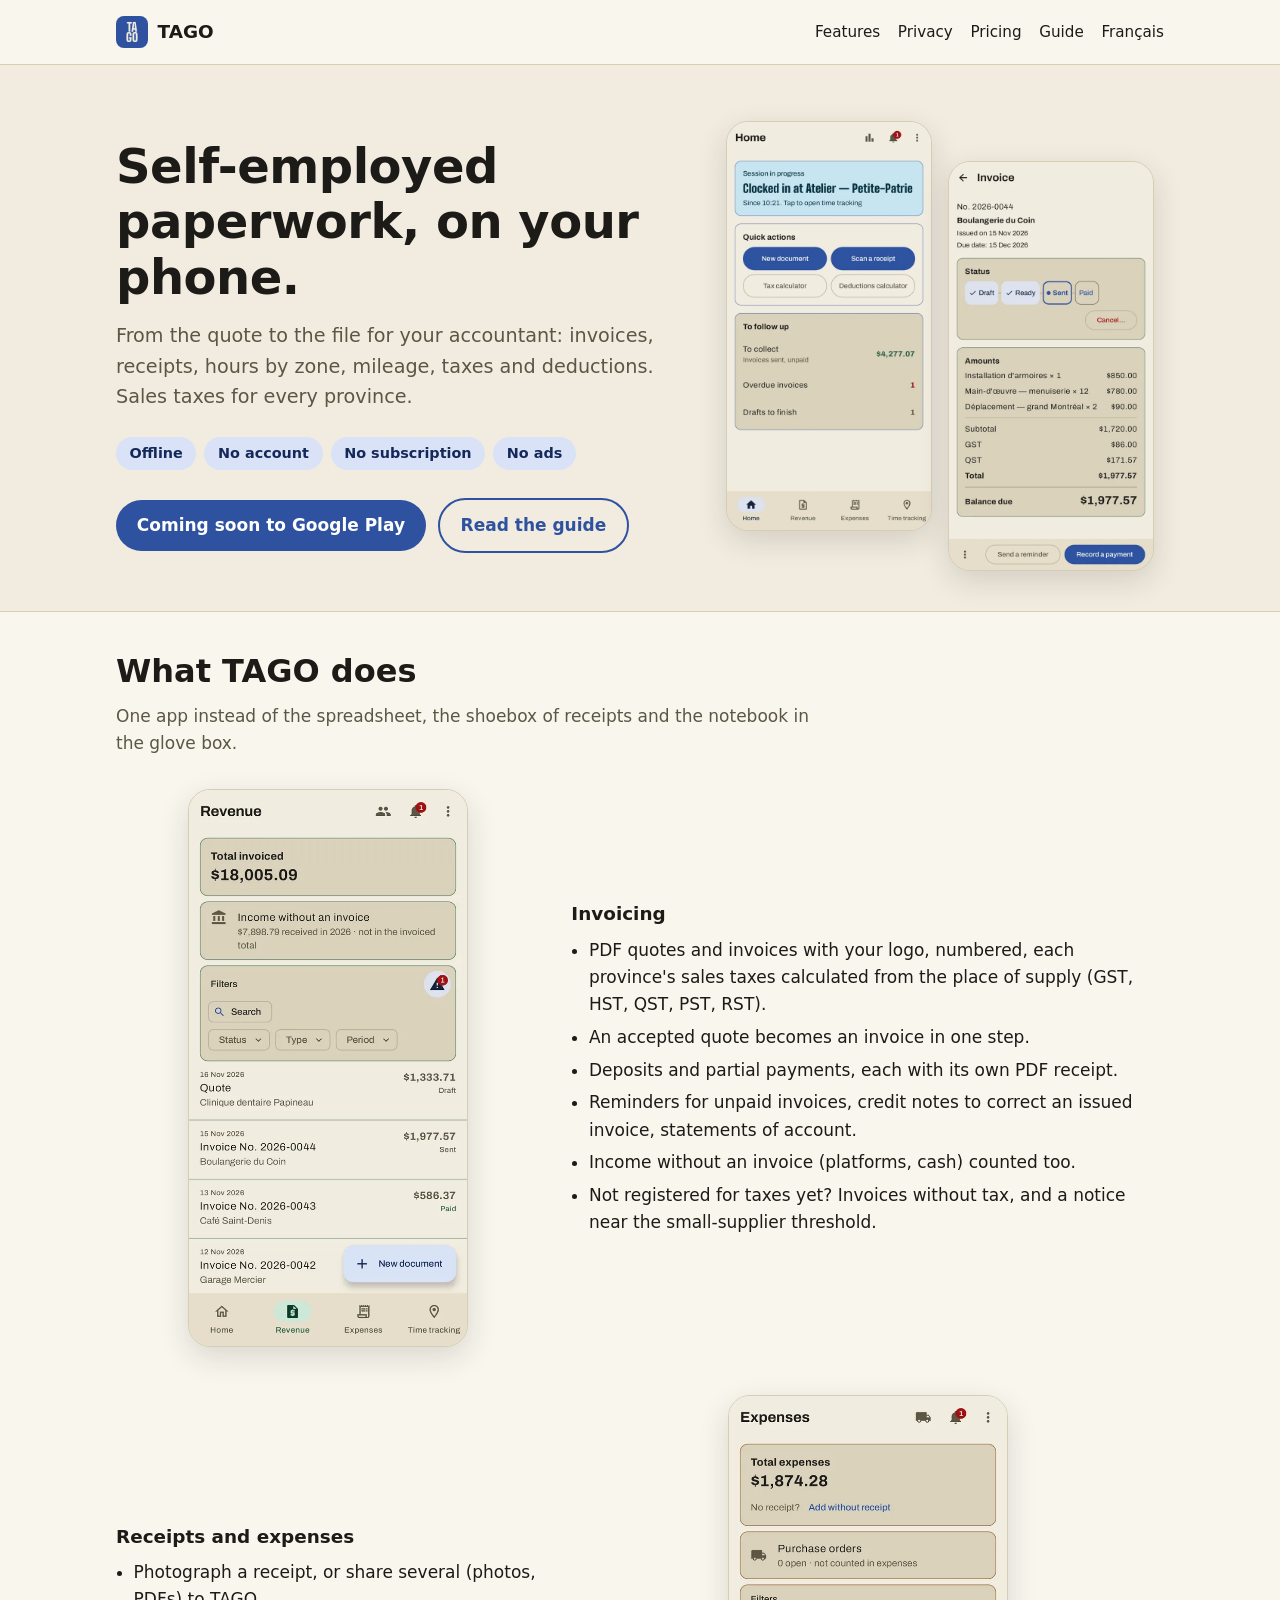
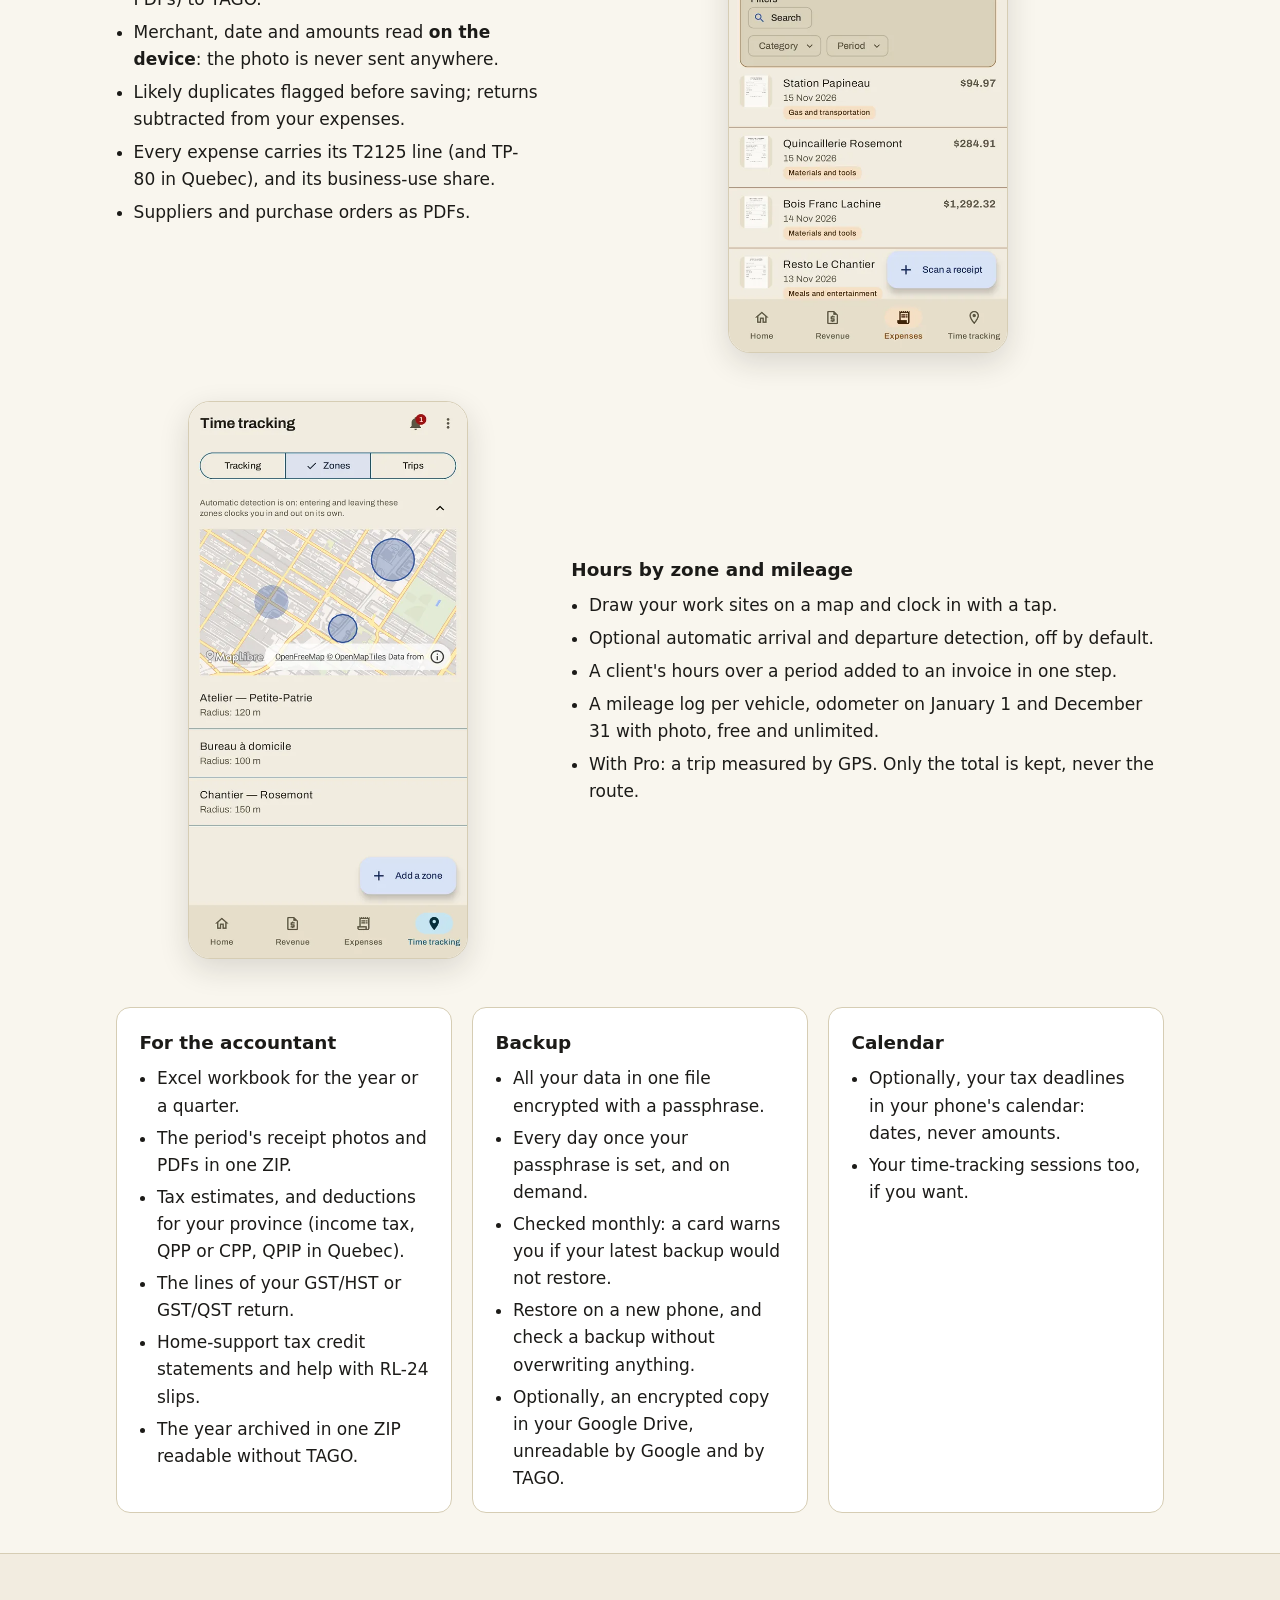
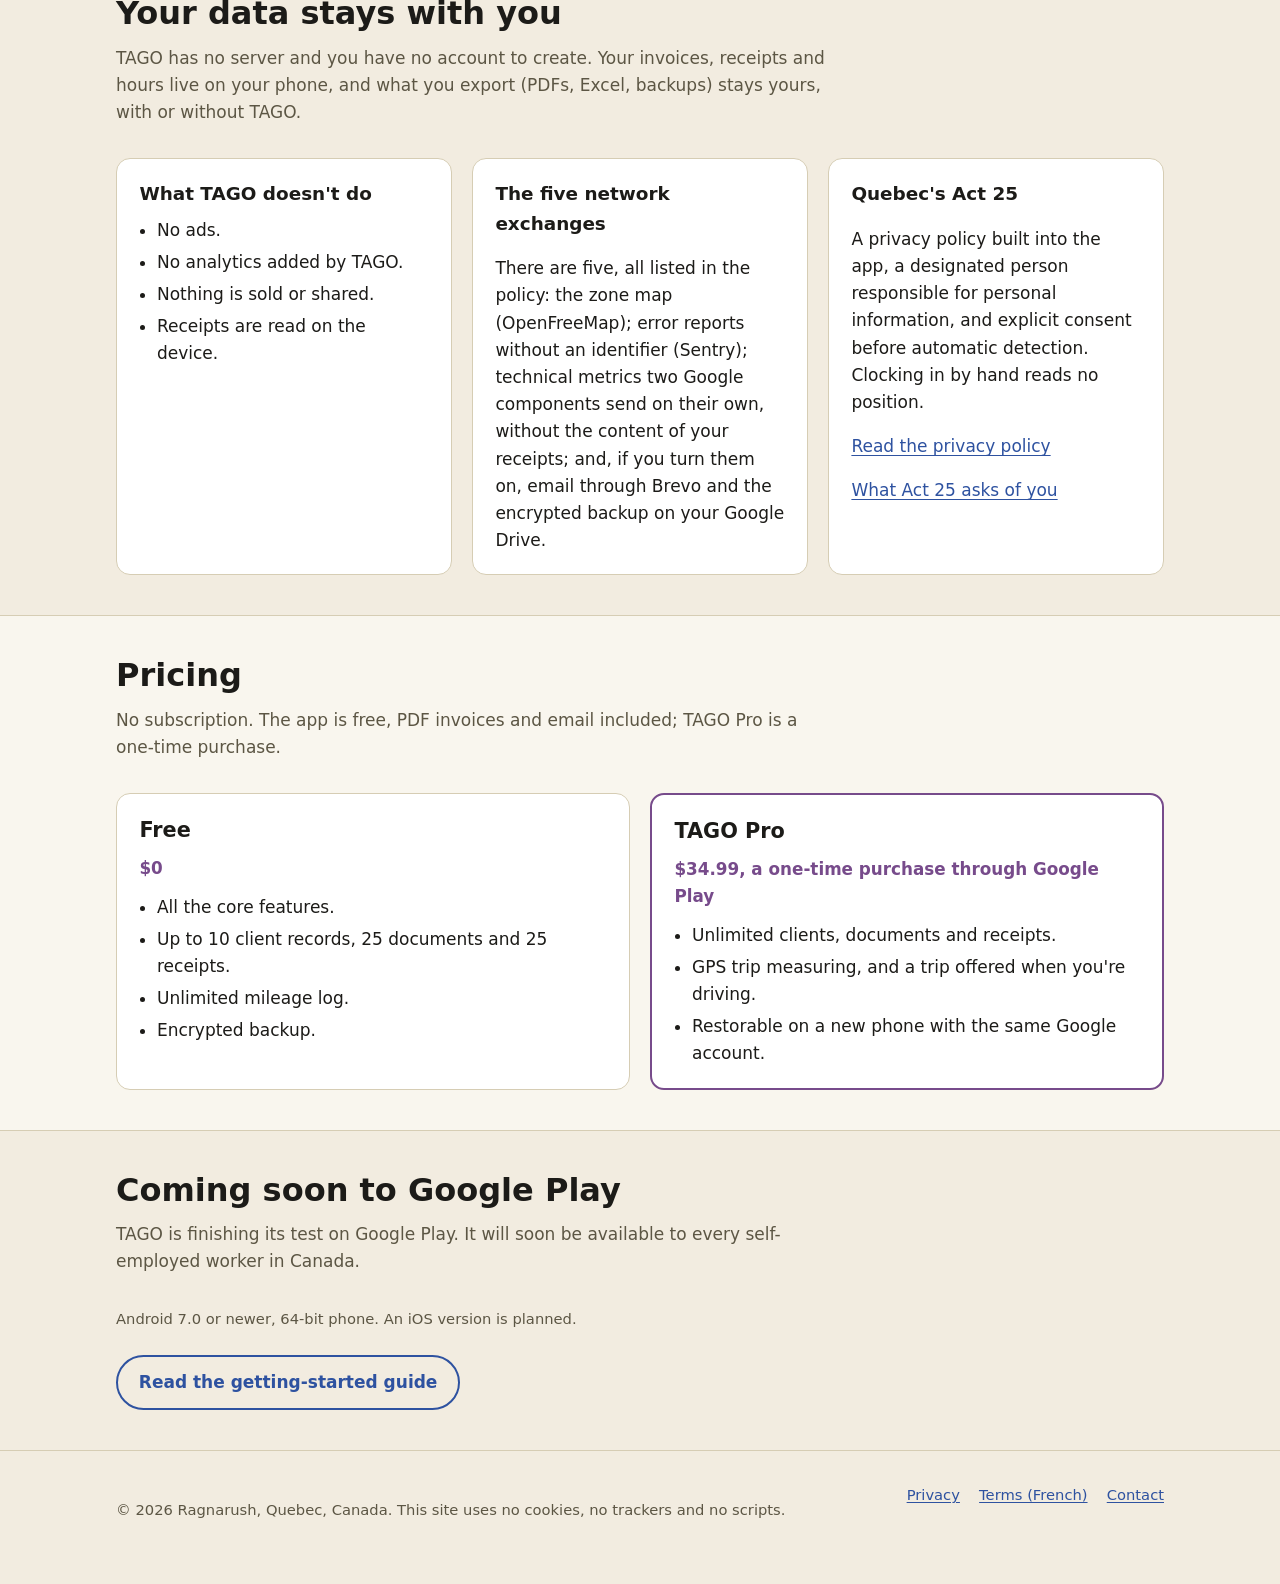
==== commit 68e6f159: "Home: no more call for testers, TAGO is coming soon to Google Play The closed test no longer needs t" ====
--- a/en/index.html
+++ b/en/index.html
@@ -55,7 +55,7 @@
             <li>No ads</li>
           </ul>
           <div class="cta">
-            <a class="button" href="#get">Get TAGO</a>
+            <a class="button" href="#get">Coming soon to Google Play</a>
             <a class="button secondary" href="guide.html">Read the guide</a>
           </div>
         </div>
@@ -205,16 +205,10 @@
 
     <section id="get">
       <div class="wrap">
-        <h2>We're looking for Android testers</h2>
-        <p class="section-intro">TAGO is in a closed test on Google Play ahead of its launch. Self-employed in Canada, with an Android phone? Your feedback helps us finish the app.</p>
-        <ol class="steps">
-          <li>Write to <a href="mailto:travailleurautonomego@gmail.com?subject=TAGO%20tester">travailleurautonomego@gmail.com</a> <strong>with your Google account address</strong> (the one you use on Google Play): Google only lets accounts on the tester list install a closed test.</li>
-          <li>We add you and reply with the install link.</li>
-          <li>Install TAGO from Google Play, then tell us what gets in your way, what's missing, what you like, in <a href="https://forms.gle/3DTUinXYwkBMUqgw9">the tester form</a> (2 minutes, no address asked).</li>
-        </ol>
-        <p class="note">Android 7.0 or later, 64-bit phone. An iOS version is planned.</p>
+        <h2>Coming soon to Google Play</h2>
+        <p class="section-intro">TAGO is finishing its test on Google Play. It will soon be available to every self-employed worker in Canada.</p>
+        <p class="note">Android 7.0 or newer, 64-bit phone. An iOS version is planned.</p>
         <div class="cta">
-          <a class="button" href="mailto:travailleurautonomego@gmail.com?subject=TAGO%20tester">Become a tester</a>
           <a class="button secondary" href="guide.html">Read the getting-started guide</a>
         </div>
       </div>
